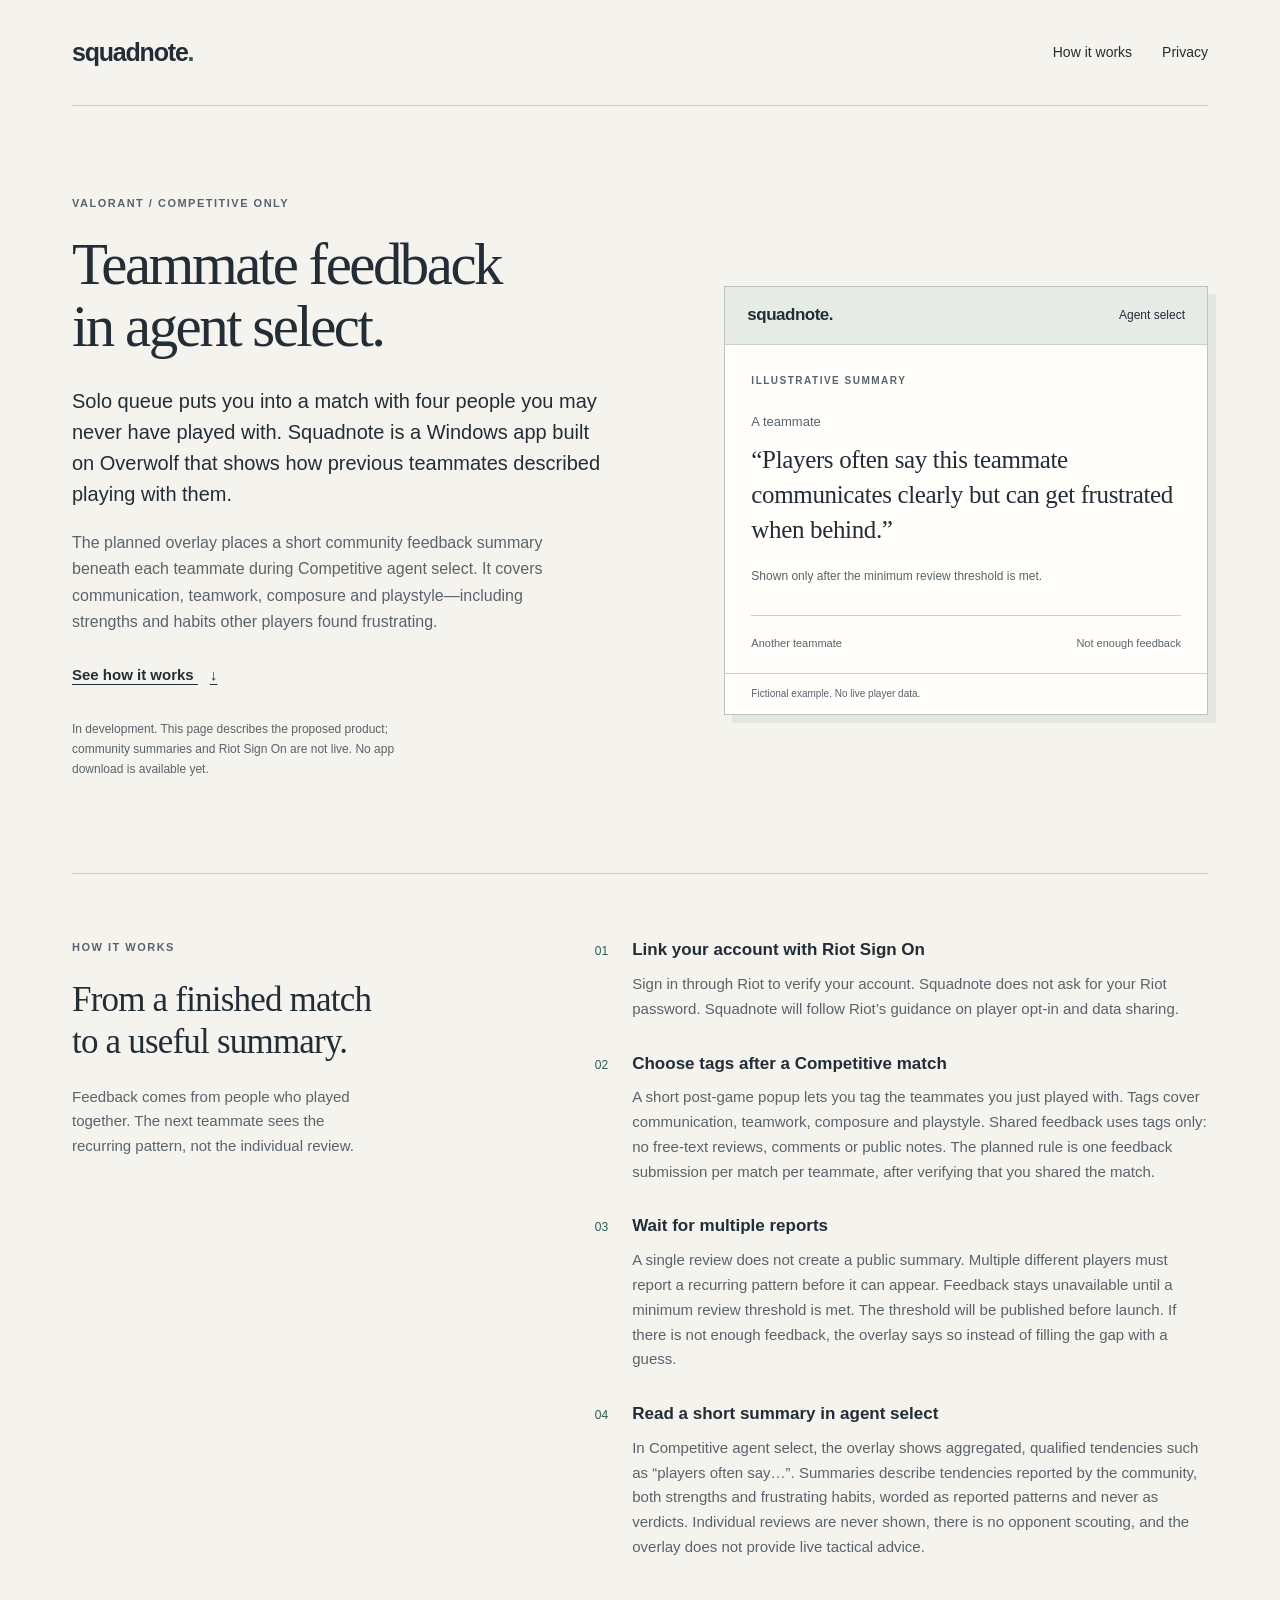
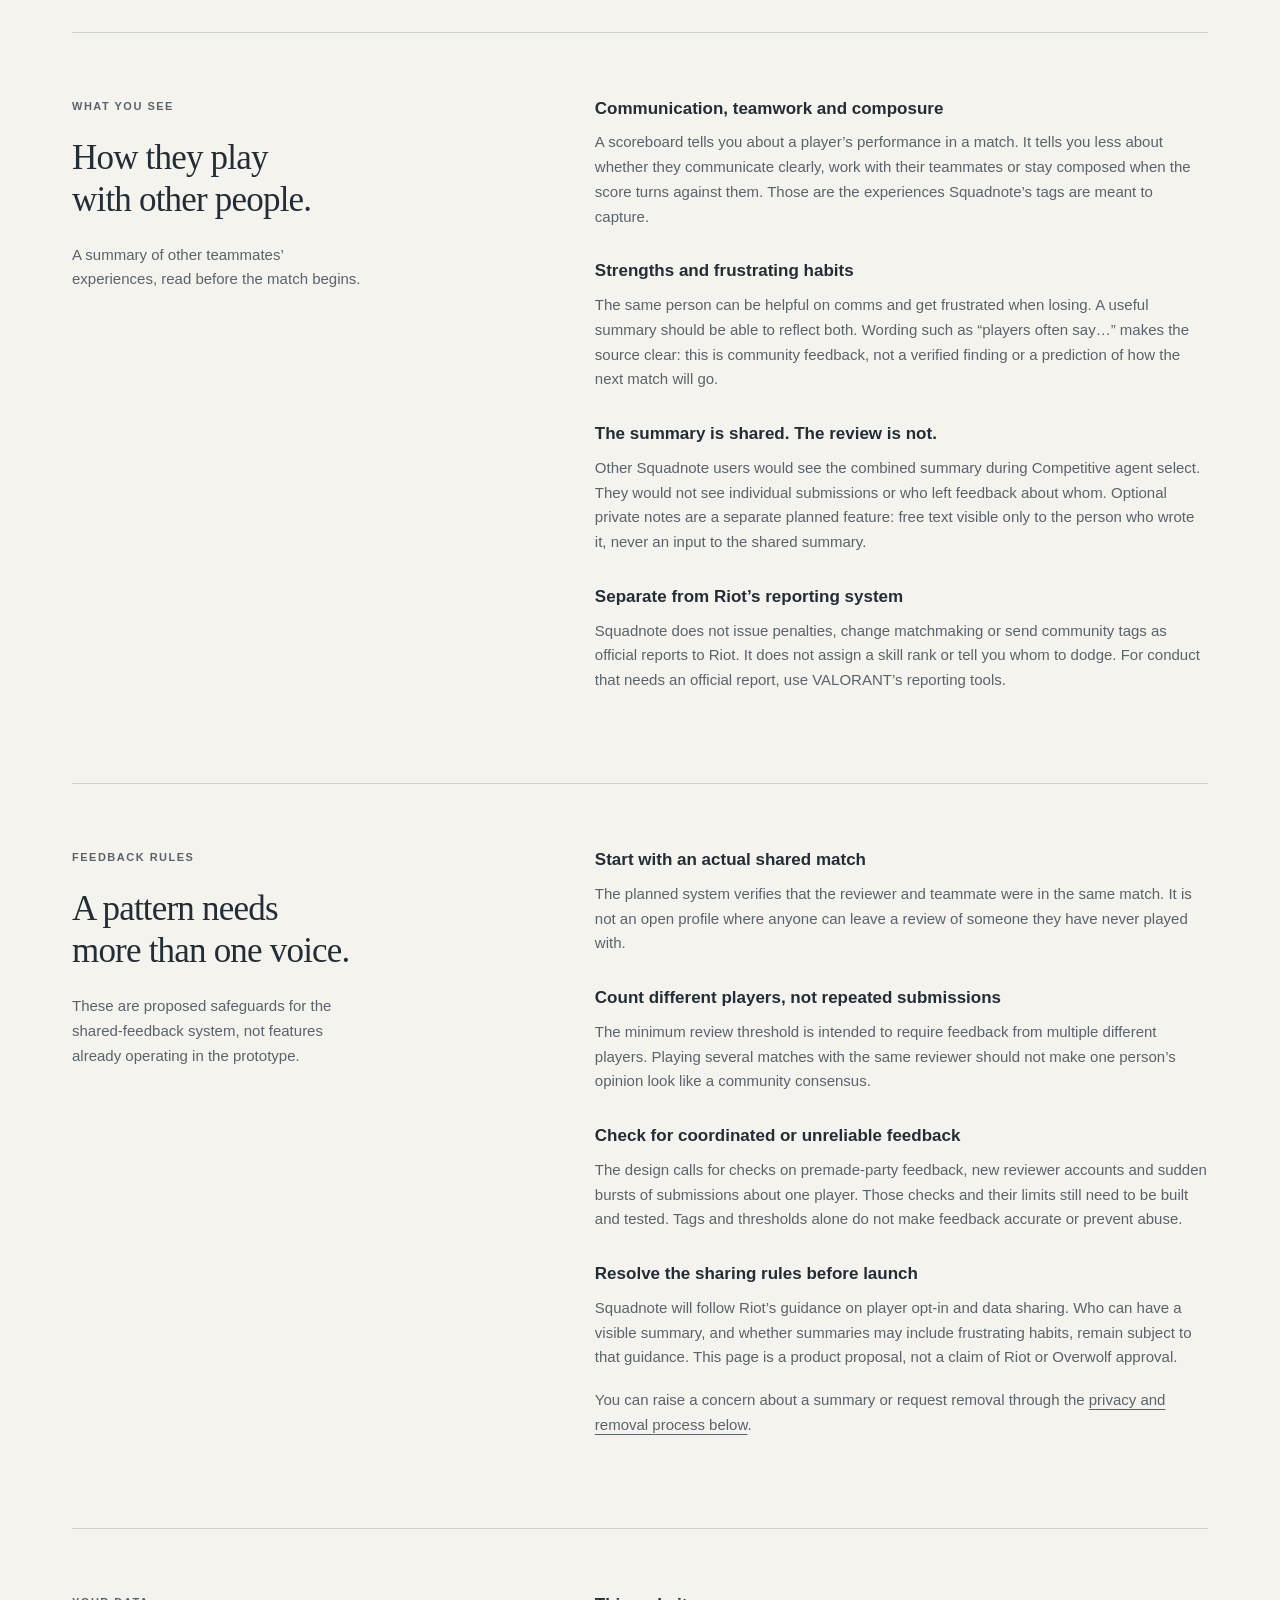
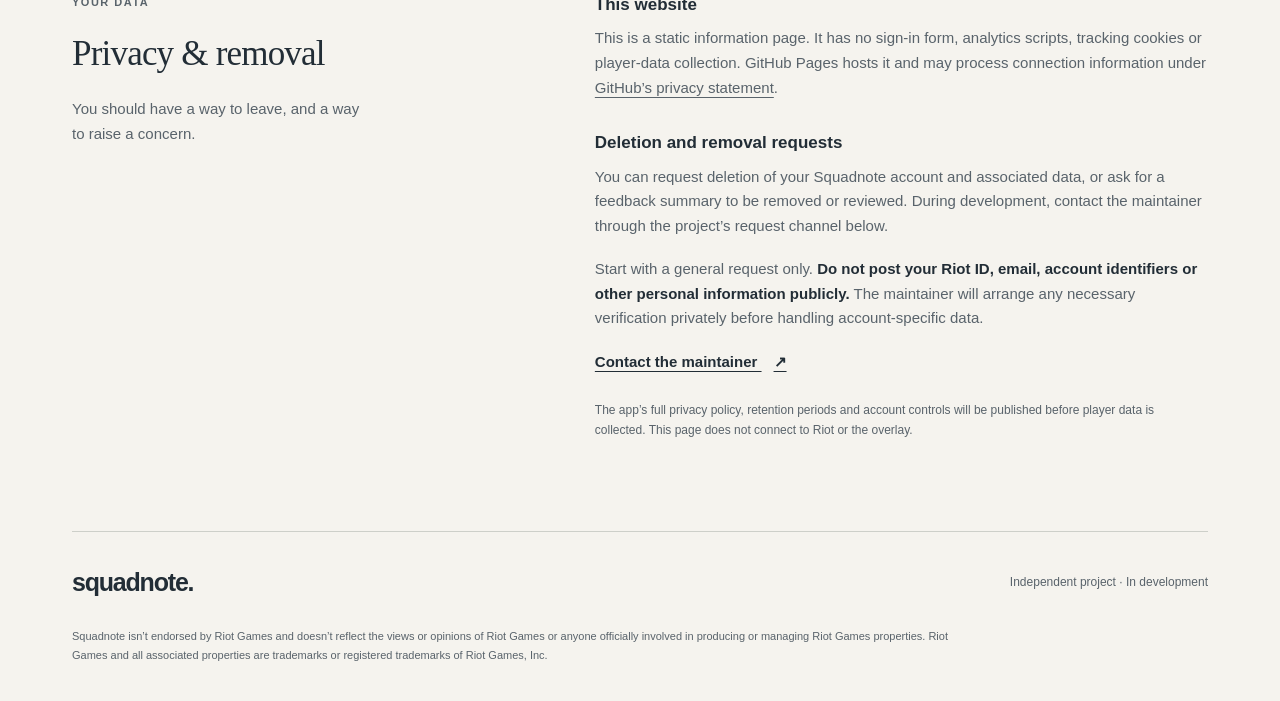
==== index.html @ 51125c92 "Explain Squadnote feedback model and planned safeguards in depth" ====
<!doctype html>
<html lang="en">
<head>
  <meta charset="utf-8">
  <meta name="viewport" content="width=device-width, initial-scale=1">
  <meta name="description" content="Squadnote is a VALORANT overlay in development. Community feedback summaries for teammates during Competitive agent select, built from post-game tags.">
  <meta name="theme-color" content="#f5f3ee">
  <title>Squadnote — Teammate feedback in agent select</title>
  <link rel="stylesheet" href="style.css">
</head>
<body>
  <a class="skip" href="#main">Skip to content</a>
  <div class="page">
    <header>
      <a class="wordmark" href="#" aria-label="Squadnote home">squadnote<span aria-hidden="true">.</span></a>
      <nav aria-label="Main navigation"><a href="#how-it-works">How it works</a><a href="#privacy">Privacy</a></nav>
    </header>
    <main id="main">
      <section class="intro" aria-labelledby="title">
        <div class="intro-copy">
          <p class="eyebrow">VALORANT / COMPETITIVE ONLY</p>
          <h1 id="title">Teammate feedback<br>in agent select.</h1>
          <p class="lead">Solo queue puts you into a match with four people you may never have played with. Squadnote is a Windows app built on Overwolf that shows how previous teammates described playing with them.</p>
          <p class="description">The planned overlay places a short community feedback summary beneath each teammate during Competitive agent select. It covers communication, teamwork, composure and playstyle—including strengths and habits other players found frustrating.</p>
          <a class="text-link" href="#how-it-works">See how it works <span aria-hidden="true">↓</span></a>
          <p class="availability">In development. This page describes the proposed product; community summaries and Riot Sign On are not live. No app download is available yet.</p>
        </div>
        <aside class="example" aria-labelledby="example-title">
          <div class="example-top"><span>squadnote.</span><span>Agent select</span></div>
          <div class="example-content">
            <p class="eyebrow" id="example-title">ILLUSTRATIVE SUMMARY</p>
            <p class="example-name">A teammate</p>
            <p class="example-quote">“Players often say this teammate communicates clearly but can get frustrated when behind.”</p>
            <p class="example-note">Shown only after the minimum review threshold is met.</p>
            <div class="example-empty"><span>Another teammate</span><span>Not enough feedback</span></div>
          </div>
          <p class="example-caption">Fictional example. No live player data.</p>
        </aside>
      </section>
      <section class="how section" id="how-it-works" aria-labelledby="how-title">
        <div class="section-heading"><p class="eyebrow">HOW IT WORKS</p><h2 id="how-title">From a finished match<br>to a useful summary.</h2><p>Feedback comes from people who played together. The next teammate sees the recurring pattern, not the individual review.</p></div>
        <ol class="steps">
          <li><span class="step-number" aria-hidden="true">01</span><div><h3>Link your account with Riot Sign On</h3><p>Sign in through Riot to verify your account. Squadnote does not ask for your Riot password. Squadnote will follow Riot’s guidance on player opt-in and data sharing.</p></div></li>
          <li><span class="step-number" aria-hidden="true">02</span><div><h3>Choose tags after a Competitive match</h3><p>A short post-game popup lets you tag the teammates you just played with. Tags cover communication, teamwork, composure and playstyle. Shared feedback uses tags only: no free-text reviews, comments or public notes. The planned rule is one feedback submission per match per teammate, after verifying that you shared the match.</p></div></li>
          <li><span class="step-number" aria-hidden="true">03</span><div><h3>Wait for multiple reports</h3><p>A single review does not create a public summary. Multiple different players must report a recurring pattern before it can appear. Feedback stays unavailable until a minimum review threshold is met. The threshold will be published before launch. If there is not enough feedback, the overlay says so instead of filling the gap with a guess.</p></div></li>
          <li><span class="step-number" aria-hidden="true">04</span><div><h3>Read a short summary in agent select</h3><p>In Competitive agent select, the overlay shows aggregated, qualified tendencies such as “players often say…”. Summaries describe tendencies reported by the community, both strengths and frustrating habits, worded as reported patterns and never as verdicts. Individual reviews are never shown, there is no opponent scouting, and the overlay does not provide live tactical advice.</p></div></li>
        </ol>
      </section>
      <section class="section" id="summaries" aria-labelledby="summaries-title">
        <div class="section-heading"><p class="eyebrow">WHAT YOU SEE</p><h2 id="summaries-title">How they play<br>with other people.</h2><p>A summary of other teammates’ experiences, read before the match begins.</p></div>
        <div class="privacy-copy">
          <h3>Communication, teamwork and composure</h3>
          <p>A scoreboard tells you about a player’s performance in a match. It tells you less about whether they communicate clearly, work with their teammates or stay composed when the score turns against them. Those are the experiences Squadnote’s tags are meant to capture.</p>
          <h3>Strengths and frustrating habits</h3>
          <p>The same person can be helpful on comms and get frustrated when losing. A useful summary should be able to reflect both. Wording such as “players often say…” makes the source clear: this is community feedback, not a verified finding or a prediction of how the next match will go.</p>
          <h3>The summary is shared. The review is not.</h3>
          <p>Other Squadnote users would see the combined summary during Competitive agent select. They would not see individual submissions or who left feedback about whom. Optional private notes are a separate planned feature: free text visible only to the person who wrote it, never an input to the shared summary.</p>
          <h3>Separate from Riot’s reporting system</h3>
          <p>Squadnote does not issue penalties, change matchmaking or send community tags as official reports to Riot. It does not assign a skill rank or tell you whom to dodge. For conduct that needs an official report, use VALORANT’s reporting tools.</p>
        </div>
      </section>
      <section class="section" id="feedback-rules" aria-labelledby="feedback-title">
        <div class="section-heading"><p class="eyebrow">FEEDBACK RULES</p><h2 id="feedback-title">A pattern needs<br>more than one voice.</h2><p>These are proposed safeguards for the shared-feedback system, not features already operating in the prototype.</p></div>
        <div class="privacy-copy">
          <h3>Start with an actual shared match</h3>
          <p>The planned system verifies that the reviewer and teammate were in the same match. It is not an open profile where anyone can leave a review of someone they have never played with.</p>
          <h3>Count different players, not repeated submissions</h3>
          <p>The minimum review threshold is intended to require feedback from multiple different players. Playing several matches with the same reviewer should not make one person’s opinion look like a community consensus.</p>
          <h3>Check for coordinated or unreliable feedback</h3>
          <p>The design calls for checks on premade-party feedback, new reviewer accounts and sudden bursts of submissions about one player. Those checks and their limits still need to be built and tested. Tags and thresholds alone do not make feedback accurate or prevent abuse.</p>
          <h3>Resolve the sharing rules before launch</h3>
          <p>Squadnote will follow Riot’s guidance on player opt-in and data sharing. Who can have a visible summary, and whether summaries may include frustrating habits, remain subject to that guidance. This page is a product proposal, not a claim of Riot or Overwolf approval.</p>
          <p>You can raise a concern about a summary or request removal through the <a href="#privacy">privacy and removal process below</a>.</p>
        </div>
      </section>
      <section class="privacy section" id="privacy" aria-labelledby="privacy-title">
        <div class="section-heading"><p class="eyebrow">YOUR DATA</p><h2 id="privacy-title">Privacy &amp; removal</h2><p>You should have a way to leave, and a way to raise a concern.</p></div>
        <div class="privacy-copy">
          <h3>This website</h3><p>This is a static information page. It has no sign-in form, analytics scripts, tracking cookies or player-data collection. GitHub Pages hosts it and may process connection information under <a href="https://docs.github.com/en/site-policy/privacy-policies/github-general-privacy-statement">GitHub’s privacy statement</a>.</p>
          <h3>Deletion and removal requests</h3><p>You can request deletion of your Squadnote account and associated data, or ask for a feedback summary to be removed or reviewed. During development, contact the maintainer through the project’s request channel below.</p>
          <p>Start with a general request only. <strong>Do not post your Riot ID, email, account identifiers or other personal information publicly.</strong> The maintainer will arrange any necessary verification privately before handling account-specific data.</p>
          <a class="text-link" href="https://github.com/mahadmoha987-byte/squadnote/issues/new?title=Privacy%20or%20removal%20request&amp;body=I%20would%20like%20to%20arrange%20a%20private%20conversation%20about%20a%20privacy%20or%20removal%20request.%20No%20personal%20information%20is%20included%20here.">Contact the maintainer <span aria-hidden="true">↗</span></a>
          <p class="policy-note">The app’s full privacy policy, retention periods and account controls will be published before player data is collected. This page does not connect to Riot or the overlay.</p>
        </div>
      </section>
    </main>
    <footer><div class="footer-line"><span class="wordmark">squadnote.</span><span>Independent project · In development</span></div><p>Squadnote isn’t endorsed by Riot Games and doesn’t reflect the views or opinions of Riot Games or anyone officially involved in producing or managing Riot Games properties. Riot Games and all associated properties are trademarks or registered trademarks of Riot Games, Inc.</p></footer>
  </div>
</body>
</html>
---- style.css ----
:root{color-scheme:light;--paper:#f5f3ee;--ink:#222d36;--muted:#59636b;--line:#cdcfc9;--accent:#245d54}
*{box-sizing:border-box}html{scroll-behavior:smooth;scroll-padding-top:24px}body{margin:0;background:var(--paper);color:var(--ink);font-family:Arial,Helvetica,sans-serif;font-size:16px;line-height:1.65}a{color:inherit;text-underline-offset:4px}a:hover{color:var(--accent)}a:focus-visible{outline:3px solid var(--accent);outline-offset:5px}.page{max-width:1248px;margin:auto;padding:0 56px}.skip{position:fixed;top:-100px;left:16px;padding:10px;background:white;z-index:2}.skip:focus{top:16px}header{display:flex;justify-content:space-between;align-items:center;padding:32px 0;border-bottom:1px solid var(--line)}.wordmark{font-size:25px;letter-spacing:-1.2px;font-weight:700;text-decoration:none}.wordmark span{color:var(--accent)}nav{display:flex;gap:30px;font-size:14px}nav a{text-decoration:none}.intro{display:grid;grid-template-columns:1.2fr 1fr;gap:72px;padding:88px 0 82px;align-items:center}.eyebrow{font-size:11px;letter-spacing:1.5px;font-weight:700;margin:0 0 22px;color:var(--muted)}h1{font-family:Georgia,'Times New Roman',serif;font-weight:400;letter-spacing:-2.5px;line-height:1.05;font-size:clamp(42px,4.6vw,66px);margin:0 0 28px}.lead{font-size:20px;line-height:1.55;max-width:540px;margin-bottom:20px}.description{color:var(--muted);max-width:495px;margin-bottom:26px}.text-link{display:inline-block;font-size:15px;font-weight:700}.text-link span{margin-left:12px}.availability{font-size:12px;color:var(--muted);margin-top:32px;max-width:350px}.example{background:#fffefb;border:1px solid #bbc4bf;box-shadow:8px 8px 0 #e4e8e1;transform:translateY(8px)}.example-top{display:flex;justify-content:space-between;align-items:center;background:#e6ebe5;padding:14px 22px;font-size:12px;border-bottom:1px solid #cbd2ca}.example-top span:first-child{font-weight:700;font-size:17px;letter-spacing:-.5px}.example-content{padding:28px 26px 8px}.example-content .eyebrow{font-size:10px;margin-bottom:22px}.example-name{font-size:13px;color:var(--muted);margin:0 0 10px}.example-quote{font-family:Georgia,'Times New Roman',serif;font-size:25px;line-height:1.4;letter-spacing:-.35px;margin:0 0 20px}.example-note{font-size:12px;line-height:1.5;color:var(--muted);margin:0 0 30px}.example-empty{border-top:1px solid var(--line);padding:18px 0 12px;display:flex;justify-content:space-between;gap:16px;font-size:11px;color:var(--muted)}.example-caption{padding:12px 26px;border-top:1px solid var(--line);font-size:10px;color:var(--muted);margin:0}.section{display:grid;grid-template-columns:1fr 1.45fr;gap:100px;border-top:1px solid var(--line);padding:64px 0 72px}h2{font-family:Georgia,'Times New Roman',serif;font-size:35px;line-height:1.2;letter-spacing:-.8px;font-weight:400;margin:0 0 22px}.section-heading>p:last-child{color:var(--muted);font-size:15px;max-width:290px}.steps{list-style:none;padding:0;margin:0}.steps li{display:flex;gap:24px;margin-bottom:30px}.steps li:last-child{margin-bottom:0}.step-number{font-size:12px;color:var(--accent);padding-top:4px;font-variant-numeric:tabular-nums}h3{font-size:17px;line-height:1.4;margin:0 0 10px;font-weight:600}.steps p,.privacy-copy p{margin:0;color:var(--muted);font-size:15px}.privacy-copy h3:not(:first-child){margin-top:30px}.privacy-copy p{margin-bottom:18px}.privacy-copy strong{font-weight:600;color:var(--ink)}.privacy-copy .policy-note{font-size:12px;margin-top:26px}footer{border-top:1px solid var(--line);padding:30px 0 36px}.footer-line{display:flex;justify-content:space-between;align-items:center;margin-bottom:24px}.footer-line>span:last-child{font-size:12px;color:var(--muted)}footer>p{font-size:11px;line-height:1.7;color:var(--muted);max-width:900px;margin:0}
@media(max-width:900px){.page{padding:0 32px}.intro{gap:35px;padding:60px 0}.section{gap:45px;grid-template-columns:1fr 1.5fr}.example-quote{font-size:22px}h1{font-size:49px}.lead{font-size:18px}}
@media(max-width:650px){.page{padding:0 22px}header{padding:22px 0}.wordmark{font-size:23px}nav{gap:18px;font-size:12px}.intro{grid-template-columns:1fr;gap:36px;padding:48px 0 55px}h1{font-size:47px;letter-spacing:-1.8px}.eyebrow{font-size:10px}.availability{max-width:none;margin-top:24px}.example{transform:none;margin-right:8px}.section{grid-template-columns:1fr;gap:28px;padding:42px 0}.section-heading>p:last-child{max-width:100%}h2{font-size:32px}.section-heading .eyebrow{margin-bottom:15px}.steps li{gap:18px}.footer-line{align-items:flex-start;gap:20px}.footer-line>span:last-child{max-width:150px;text-align:right}footer{padding-bottom:28px}}
@media(prefers-reduced-motion:reduce){html{scroll-behavior:auto}}
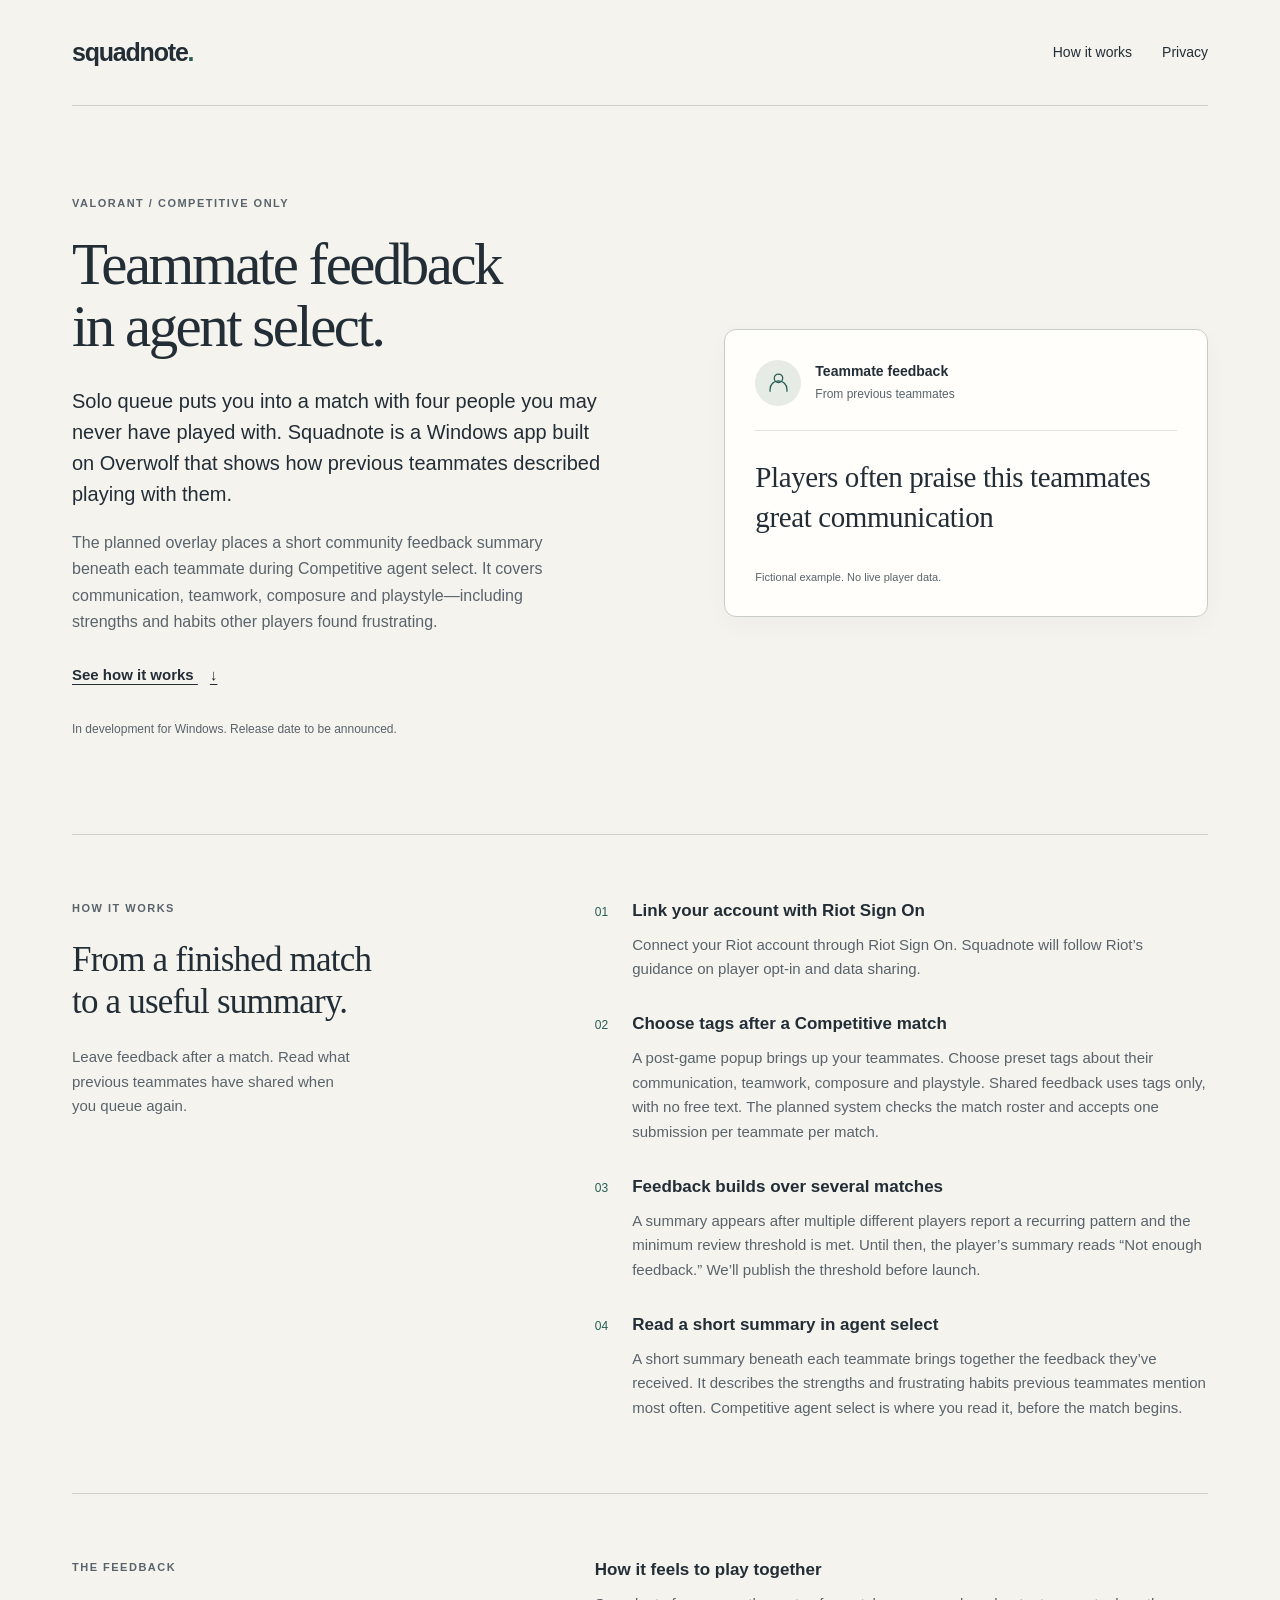
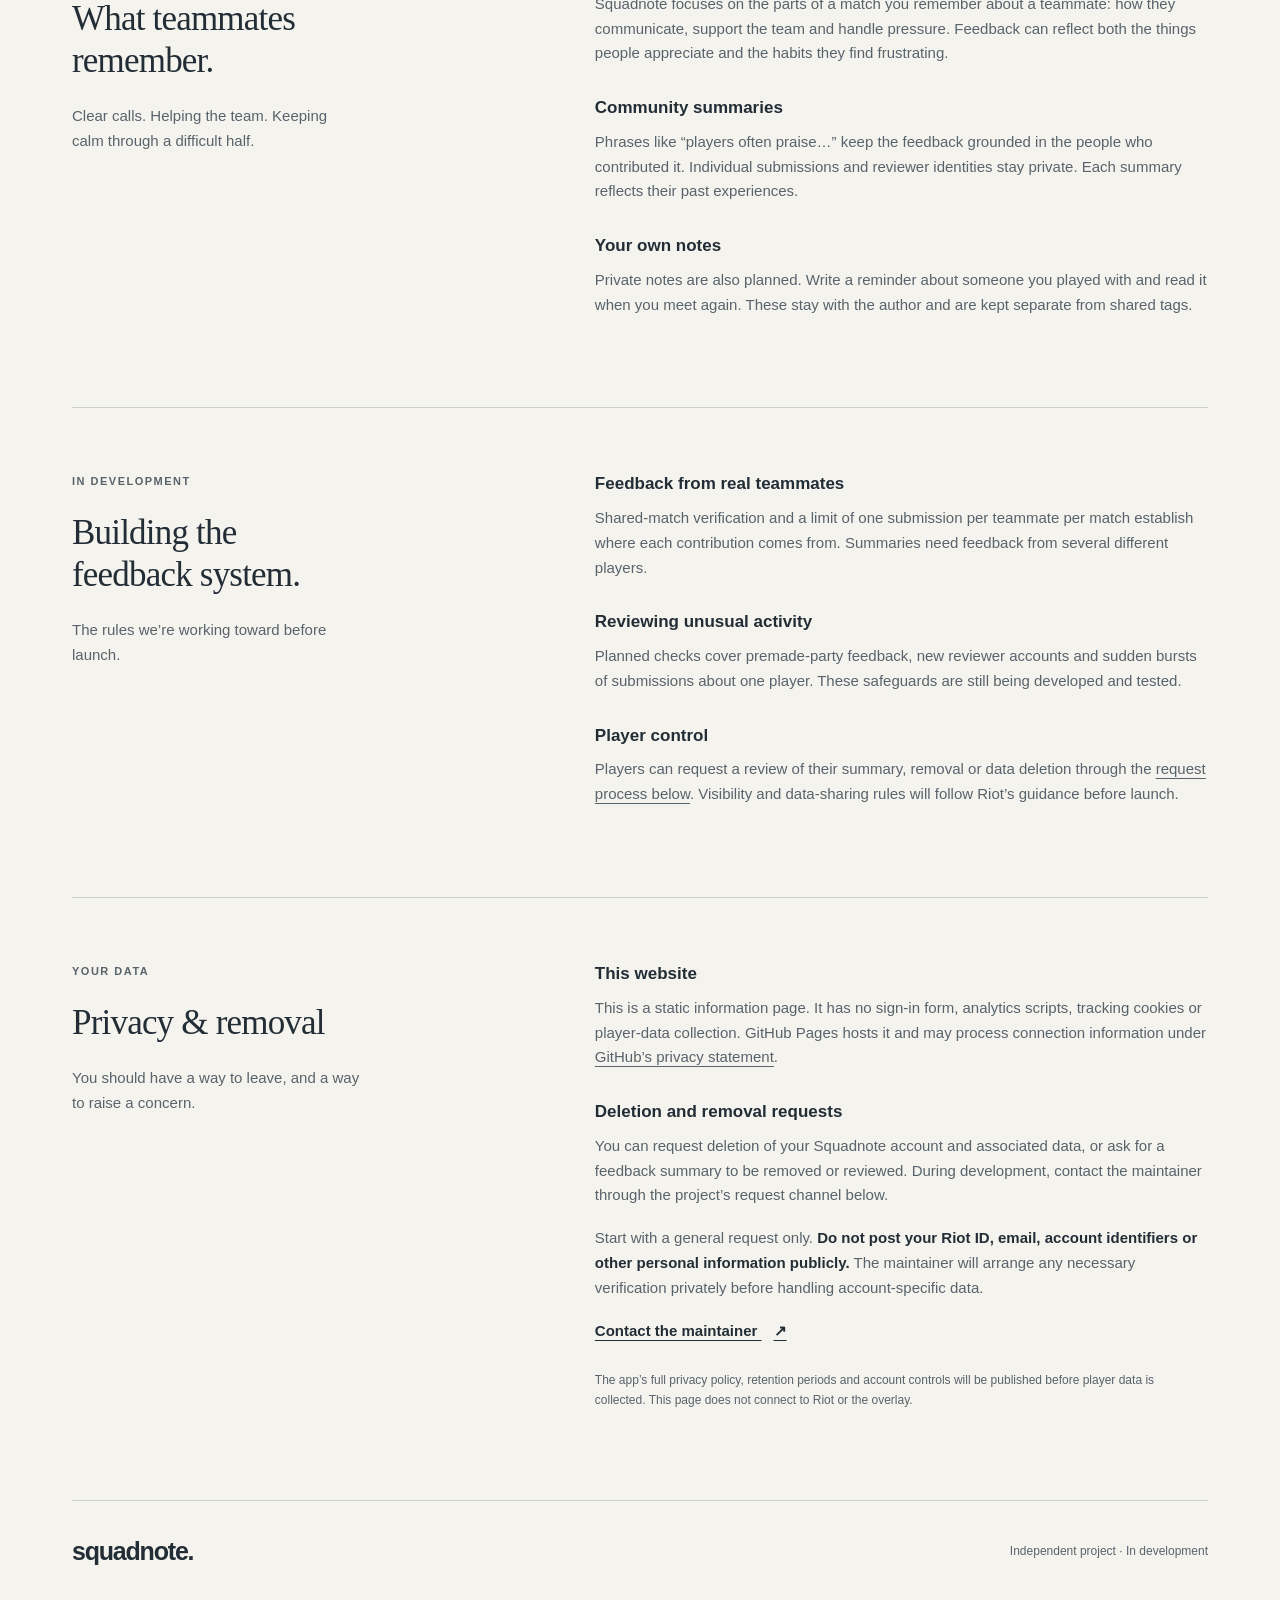
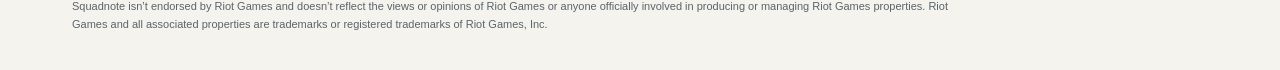
==== commit f7f1acc3: "Simplify landing page copy and redesign teammate feedback example" ====
--- a/index.html
+++ b/index.html
@@ -23,54 +23,43 @@
           <p class="lead">Solo queue puts you into a match with four people you may never have played with. Squadnote is a Windows app built on Overwolf that shows how previous teammates described playing with them.</p>
           <p class="description">The planned overlay places a short community feedback summary beneath each teammate during Competitive agent select. It covers communication, teamwork, composure and playstyle—including strengths and habits other players found frustrating.</p>
           <a class="text-link" href="#how-it-works">See how it works <span aria-hidden="true">↓</span></a>
-          <p class="availability">In development. This page describes the proposed product; community summaries and Riot Sign On are not live. No app download is available yet.</p>
+          <p class="availability">In development for Windows. Release date to be announced.</p>
         </div>
         <aside class="example" aria-labelledby="example-title">
-          <div class="example-top"><span>squadnote.</span><span>Agent select</span></div>
-          <div class="example-content">
-            <p class="eyebrow" id="example-title">ILLUSTRATIVE SUMMARY</p>
-            <p class="example-name">A teammate</p>
-            <p class="example-quote">“Players often say this teammate communicates clearly but can get frustrated when behind.”</p>
-            <p class="example-note">Shown only after the minimum review threshold is met.</p>
-            <div class="example-empty"><span>Another teammate</span><span>Not enough feedback</span></div>
-          </div>
+          <div class="example-heading"><span class="player-mark" aria-hidden="true"><svg viewBox="0 0 32 32" fill="none"><circle cx="16" cy="11" r="5"/><path d="M6 27v-3a10 10 0 0 1 20 0v3"/></svg></span><div><p class="example-name" id="example-title">Teammate feedback</p><p class="example-label">From previous teammates</p></div></div>
+          <p class="example-quote">Players often praise this teammates great communication</p>
           <p class="example-caption">Fictional example. No live player data.</p>
         </aside>
       </section>
       <section class="how section" id="how-it-works" aria-labelledby="how-title">
-        <div class="section-heading"><p class="eyebrow">HOW IT WORKS</p><h2 id="how-title">From a finished match<br>to a useful summary.</h2><p>Feedback comes from people who played together. The next teammate sees the recurring pattern, not the individual review.</p></div>
+        <div class="section-heading"><p class="eyebrow">HOW IT WORKS</p><h2 id="how-title">From a finished match<br>to a useful summary.</h2><p>Leave feedback after a match. Read what previous teammates have shared when you queue again.</p></div>
         <ol class="steps">
-          <li><span class="step-number" aria-hidden="true">01</span><div><h3>Link your account with Riot Sign On</h3><p>Sign in through Riot to verify your account. Squadnote does not ask for your Riot password. Squadnote will follow Riot’s guidance on player opt-in and data sharing.</p></div></li>
-          <li><span class="step-number" aria-hidden="true">02</span><div><h3>Choose tags after a Competitive match</h3><p>A short post-game popup lets you tag the teammates you just played with. Tags cover communication, teamwork, composure and playstyle. Shared feedback uses tags only: no free-text reviews, comments or public notes. The planned rule is one feedback submission per match per teammate, after verifying that you shared the match.</p></div></li>
-          <li><span class="step-number" aria-hidden="true">03</span><div><h3>Wait for multiple reports</h3><p>A single review does not create a public summary. Multiple different players must report a recurring pattern before it can appear. Feedback stays unavailable until a minimum review threshold is met. The threshold will be published before launch. If there is not enough feedback, the overlay says so instead of filling the gap with a guess.</p></div></li>
-          <li><span class="step-number" aria-hidden="true">04</span><div><h3>Read a short summary in agent select</h3><p>In Competitive agent select, the overlay shows aggregated, qualified tendencies such as “players often say…”. Summaries describe tendencies reported by the community, both strengths and frustrating habits, worded as reported patterns and never as verdicts. Individual reviews are never shown, there is no opponent scouting, and the overlay does not provide live tactical advice.</p></div></li>
+          <li><span class="step-number" aria-hidden="true">01</span><div><h3>Link your account with Riot Sign On</h3><p>Connect your Riot account through Riot Sign On. Squadnote will follow Riot’s guidance on player opt-in and data sharing.</p></div></li>
+          <li><span class="step-number" aria-hidden="true">02</span><div><h3>Choose tags after a Competitive match</h3><p>A post-game popup brings up your teammates. Choose preset tags about their communication, teamwork, composure and playstyle. Shared feedback uses tags only, with no free text. The planned system checks the match roster and accepts one submission per teammate per match.</p></div></li>
+          <li><span class="step-number" aria-hidden="true">03</span><div><h3>Feedback builds over several matches</h3><p>A summary appears after multiple different players report a recurring pattern and the minimum review threshold is met. Until then, the player’s summary reads “Not enough feedback.” We’ll publish the threshold before launch.</p></div></li>
+          <li><span class="step-number" aria-hidden="true">04</span><div><h3>Read a short summary in agent select</h3><p>A short summary beneath each teammate brings together the feedback they’ve received. It describes the strengths and frustrating habits previous teammates mention most often. Competitive agent select is where you read it, before the match begins.</p></div></li>
         </ol>
       </section>
       <section class="section" id="summaries" aria-labelledby="summaries-title">
-        <div class="section-heading"><p class="eyebrow">WHAT YOU SEE</p><h2 id="summaries-title">How they play<br>with other people.</h2><p>A summary of other teammates’ experiences, read before the match begins.</p></div>
+        <div class="section-heading"><p class="eyebrow">THE FEEDBACK</p><h2 id="summaries-title">What teammates<br>remember.</h2><p>Clear calls. Helping the team. Keeping calm through a difficult half.</p></div>
         <div class="privacy-copy">
-          <h3>Communication, teamwork and composure</h3>
-          <p>A scoreboard tells you about a player’s performance in a match. It tells you less about whether they communicate clearly, work with their teammates or stay composed when the score turns against them. Those are the experiences Squadnote’s tags are meant to capture.</p>
-          <h3>Strengths and frustrating habits</h3>
-          <p>The same person can be helpful on comms and get frustrated when losing. A useful summary should be able to reflect both. Wording such as “players often say…” makes the source clear: this is community feedback, not a verified finding or a prediction of how the next match will go.</p>
-          <h3>The summary is shared. The review is not.</h3>
-          <p>Other Squadnote users would see the combined summary during Competitive agent select. They would not see individual submissions or who left feedback about whom. Optional private notes are a separate planned feature: free text visible only to the person who wrote it, never an input to the shared summary.</p>
-          <h3>Separate from Riot’s reporting system</h3>
-          <p>Squadnote does not issue penalties, change matchmaking or send community tags as official reports to Riot. It does not assign a skill rank or tell you whom to dodge. For conduct that needs an official report, use VALORANT’s reporting tools.</p>
+          <h3>How it feels to play together</h3>
+          <p>Squadnote focuses on the parts of a match you remember about a teammate: how they communicate, support the team and handle pressure. Feedback can reflect both the things people appreciate and the habits they find frustrating.</p>
+          <h3>Community summaries</h3>
+          <p>Phrases like “players often praise…” keep the feedback grounded in the people who contributed it. Individual submissions and reviewer identities stay private. Each summary reflects their past experiences.</p>
+          <h3>Your own notes</h3>
+          <p>Private notes are also planned. Write a reminder about someone you played with and read it when you meet again. These stay with the author and are kept separate from shared tags.</p>
         </div>
       </section>
       <section class="section" id="feedback-rules" aria-labelledby="feedback-title">
-        <div class="section-heading"><p class="eyebrow">FEEDBACK RULES</p><h2 id="feedback-title">A pattern needs<br>more than one voice.</h2><p>These are proposed safeguards for the shared-feedback system, not features already operating in the prototype.</p></div>
+        <div class="section-heading"><p class="eyebrow">IN DEVELOPMENT</p><h2 id="feedback-title">Building the<br>feedback system.</h2><p>The rules we’re working toward before launch.</p></div>
         <div class="privacy-copy">
-          <h3>Start with an actual shared match</h3>
-          <p>The planned system verifies that the reviewer and teammate were in the same match. It is not an open profile where anyone can leave a review of someone they have never played with.</p>
-          <h3>Count different players, not repeated submissions</h3>
-          <p>The minimum review threshold is intended to require feedback from multiple different players. Playing several matches with the same reviewer should not make one person’s opinion look like a community consensus.</p>
-          <h3>Check for coordinated or unreliable feedback</h3>
-          <p>The design calls for checks on premade-party feedback, new reviewer accounts and sudden bursts of submissions about one player. Those checks and their limits still need to be built and tested. Tags and thresholds alone do not make feedback accurate or prevent abuse.</p>
-          <h3>Resolve the sharing rules before launch</h3>
-          <p>Squadnote will follow Riot’s guidance on player opt-in and data sharing. Who can have a visible summary, and whether summaries may include frustrating habits, remain subject to that guidance. This page is a product proposal, not a claim of Riot or Overwolf approval.</p>
-          <p>You can raise a concern about a summary or request removal through the <a href="#privacy">privacy and removal process below</a>.</p>
+          <h3>Feedback from real teammates</h3>
+          <p>Shared-match verification and a limit of one submission per teammate per match establish where each contribution comes from. Summaries need feedback from several different players.</p>
+          <h3>Reviewing unusual activity</h3>
+          <p>Planned checks cover premade-party feedback, new reviewer accounts and sudden bursts of submissions about one player. These safeguards are still being developed and tested.</p>
+          <h3>Player control</h3>
+          <p>Players can request a review of their summary, removal or data deletion through the <a href="#privacy">request process below</a>. Visibility and data-sharing rules will follow Riot’s guidance before launch.</p>
         </div>
       </section>
       <section class="privacy section" id="privacy" aria-labelledby="privacy-title">
--- a/style.css
+++ b/style.css
@@ -1,5 +1,5 @@
 :root{color-scheme:light;--paper:#f5f3ee;--ink:#222d36;--muted:#59636b;--line:#cdcfc9;--accent:#245d54}
-*{box-sizing:border-box}html{scroll-behavior:smooth;scroll-padding-top:24px}body{margin:0;background:var(--paper);color:var(--ink);font-family:Arial,Helvetica,sans-serif;font-size:16px;line-height:1.65}a{color:inherit;text-underline-offset:4px}a:hover{color:var(--accent)}a:focus-visible{outline:3px solid var(--accent);outline-offset:5px}.page{max-width:1248px;margin:auto;padding:0 56px}.skip{position:fixed;top:-100px;left:16px;padding:10px;background:white;z-index:2}.skip:focus{top:16px}header{display:flex;justify-content:space-between;align-items:center;padding:32px 0;border-bottom:1px solid var(--line)}.wordmark{font-size:25px;letter-spacing:-1.2px;font-weight:700;text-decoration:none}.wordmark span{color:var(--accent)}nav{display:flex;gap:30px;font-size:14px}nav a{text-decoration:none}.intro{display:grid;grid-template-columns:1.2fr 1fr;gap:72px;padding:88px 0 82px;align-items:center}.eyebrow{font-size:11px;letter-spacing:1.5px;font-weight:700;margin:0 0 22px;color:var(--muted)}h1{font-family:Georgia,'Times New Roman',serif;font-weight:400;letter-spacing:-2.5px;line-height:1.05;font-size:clamp(42px,4.6vw,66px);margin:0 0 28px}.lead{font-size:20px;line-height:1.55;max-width:540px;margin-bottom:20px}.description{color:var(--muted);max-width:495px;margin-bottom:26px}.text-link{display:inline-block;font-size:15px;font-weight:700}.text-link span{margin-left:12px}.availability{font-size:12px;color:var(--muted);margin-top:32px;max-width:350px}.example{background:#fffefb;border:1px solid #bbc4bf;box-shadow:8px 8px 0 #e4e8e1;transform:translateY(8px)}.example-top{display:flex;justify-content:space-between;align-items:center;background:#e6ebe5;padding:14px 22px;font-size:12px;border-bottom:1px solid #cbd2ca}.example-top span:first-child{font-weight:700;font-size:17px;letter-spacing:-.5px}.example-content{padding:28px 26px 8px}.example-content .eyebrow{font-size:10px;margin-bottom:22px}.example-name{font-size:13px;color:var(--muted);margin:0 0 10px}.example-quote{font-family:Georgia,'Times New Roman',serif;font-size:25px;line-height:1.4;letter-spacing:-.35px;margin:0 0 20px}.example-note{font-size:12px;line-height:1.5;color:var(--muted);margin:0 0 30px}.example-empty{border-top:1px solid var(--line);padding:18px 0 12px;display:flex;justify-content:space-between;gap:16px;font-size:11px;color:var(--muted)}.example-caption{padding:12px 26px;border-top:1px solid var(--line);font-size:10px;color:var(--muted);margin:0}.section{display:grid;grid-template-columns:1fr 1.45fr;gap:100px;border-top:1px solid var(--line);padding:64px 0 72px}h2{font-family:Georgia,'Times New Roman',serif;font-size:35px;line-height:1.2;letter-spacing:-.8px;font-weight:400;margin:0 0 22px}.section-heading>p:last-child{color:var(--muted);font-size:15px;max-width:290px}.steps{list-style:none;padding:0;margin:0}.steps li{display:flex;gap:24px;margin-bottom:30px}.steps li:last-child{margin-bottom:0}.step-number{font-size:12px;color:var(--accent);padding-top:4px;font-variant-numeric:tabular-nums}h3{font-size:17px;line-height:1.4;margin:0 0 10px;font-weight:600}.steps p,.privacy-copy p{margin:0;color:var(--muted);font-size:15px}.privacy-copy h3:not(:first-child){margin-top:30px}.privacy-copy p{margin-bottom:18px}.privacy-copy strong{font-weight:600;color:var(--ink)}.privacy-copy .policy-note{font-size:12px;margin-top:26px}footer{border-top:1px solid var(--line);padding:30px 0 36px}.footer-line{display:flex;justify-content:space-between;align-items:center;margin-bottom:24px}.footer-line>span:last-child{font-size:12px;color:var(--muted)}footer>p{font-size:11px;line-height:1.7;color:var(--muted);max-width:900px;margin:0}
+*{box-sizing:border-box}html{scroll-behavior:smooth;scroll-padding-top:24px}body{margin:0;background:var(--paper);color:var(--ink);font-family:Arial,Helvetica,sans-serif;font-size:16px;line-height:1.65}a{color:inherit;text-underline-offset:4px}a:hover{color:var(--accent)}a:focus-visible{outline:3px solid var(--accent);outline-offset:5px}.page{max-width:1248px;margin:auto;padding:0 56px}.skip{position:fixed;top:-100px;left:16px;padding:10px;background:white;z-index:2}.skip:focus{top:16px}header{display:flex;justify-content:space-between;align-items:center;padding:32px 0;border-bottom:1px solid var(--line)}.wordmark{font-size:25px;letter-spacing:-1.2px;font-weight:700;text-decoration:none}.wordmark span{color:var(--accent)}nav{display:flex;gap:30px;font-size:14px}nav a{text-decoration:none}.intro{display:grid;grid-template-columns:1.2fr 1fr;gap:72px;padding:88px 0 82px;align-items:center}.eyebrow{font-size:11px;letter-spacing:1.5px;font-weight:700;margin:0 0 22px;color:var(--muted)}h1{font-family:Georgia,'Times New Roman',serif;font-weight:400;letter-spacing:-2.5px;line-height:1.05;font-size:clamp(42px,4.6vw,66px);margin:0 0 28px}.lead{font-size:20px;line-height:1.55;max-width:540px;margin-bottom:20px}.description{color:var(--muted);max-width:495px;margin-bottom:26px}.text-link{display:inline-block;font-size:15px;font-weight:700}.text-link span{margin-left:12px}.availability{font-size:12px;color:var(--muted);margin-top:32px;max-width:350px}.example{background:#fffefb;border:1px solid #c8cec7;border-radius:12px;padding:30px;box-shadow:0 8px 24px #222d3608;align-self:center}.example-heading{display:flex;align-items:center;gap:14px;padding-bottom:24px;border-bottom:1px solid #e2e5de}.player-mark{width:46px;height:46px;border-radius:50%;display:grid;place-items:center;background:#e6ebe5;flex-shrink:0}.player-mark svg{width:27px;height:27px;stroke:var(--accent);stroke-width:1.5}.example-name{font-size:14px;font-weight:700;margin:0 0 2px}.example-label{font-size:12px;color:var(--muted);margin:0}.example-quote{font-family:Georgia,'Times New Roman',serif;font-size:29px;line-height:1.4;letter-spacing:-.4px;margin:26px 0 30px}.example-caption{font-size:11px;color:var(--muted);margin:0}.section{display:grid;grid-template-columns:1fr 1.45fr;gap:100px;border-top:1px solid var(--line);padding:64px 0 72px}h2{font-family:Georgia,'Times New Roman',serif;font-size:35px;line-height:1.2;letter-spacing:-.8px;font-weight:400;margin:0 0 22px}.section-heading>p:last-child{color:var(--muted);font-size:15px;max-width:290px}.steps{list-style:none;padding:0;margin:0}.steps li{display:flex;gap:24px;margin-bottom:30px}.steps li:last-child{margin-bottom:0}.step-number{font-size:12px;color:var(--accent);padding-top:4px;font-variant-numeric:tabular-nums}h3{font-size:17px;line-height:1.4;margin:0 0 10px;font-weight:600}.steps p,.privacy-copy p{margin:0;color:var(--muted);font-size:15px}.privacy-copy h3:not(:first-child){margin-top:30px}.privacy-copy p{margin-bottom:18px}.privacy-copy strong{font-weight:600;color:var(--ink)}.privacy-copy .policy-note{font-size:12px;margin-top:26px}footer{border-top:1px solid var(--line);padding:30px 0 36px}.footer-line{display:flex;justify-content:space-between;align-items:center;margin-bottom:24px}.footer-line>span:last-child{font-size:12px;color:var(--muted)}footer>p{font-size:11px;line-height:1.7;color:var(--muted);max-width:900px;margin:0}
 @media(max-width:900px){.page{padding:0 32px}.intro{gap:35px;padding:60px 0}.section{gap:45px;grid-template-columns:1fr 1.5fr}.example-quote{font-size:22px}h1{font-size:49px}.lead{font-size:18px}}
-@media(max-width:650px){.page{padding:0 22px}header{padding:22px 0}.wordmark{font-size:23px}nav{gap:18px;font-size:12px}.intro{grid-template-columns:1fr;gap:36px;padding:48px 0 55px}h1{font-size:47px;letter-spacing:-1.8px}.eyebrow{font-size:10px}.availability{max-width:none;margin-top:24px}.example{transform:none;margin-right:8px}.section{grid-template-columns:1fr;gap:28px;padding:42px 0}.section-heading>p:last-child{max-width:100%}h2{font-size:32px}.section-heading .eyebrow{margin-bottom:15px}.steps li{gap:18px}.footer-line{align-items:flex-start;gap:20px}.footer-line>span:last-child{max-width:150px;text-align:right}footer{padding-bottom:28px}}
+@media(max-width:650px){.page{padding:0 22px}header{padding:22px 0}.wordmark{font-size:23px}nav{gap:18px;font-size:12px}.intro{grid-template-columns:1fr;gap:36px;padding:48px 0 55px}h1{font-size:47px;letter-spacing:-1.8px}.eyebrow{font-size:10px}.availability{max-width:none;margin-top:24px}.example{padding:24px}.section{grid-template-columns:1fr;gap:28px;padding:42px 0}.section-heading>p:last-child{max-width:100%}h2{font-size:32px}.section-heading .eyebrow{margin-bottom:15px}.steps li{gap:18px}.footer-line{align-items:flex-start;gap:20px}.footer-line>span:last-child{max-width:150px;text-align:right}footer{padding-bottom:28px}}
 @media(prefers-reduced-motion:reduce){html{scroll-behavior:auto}}
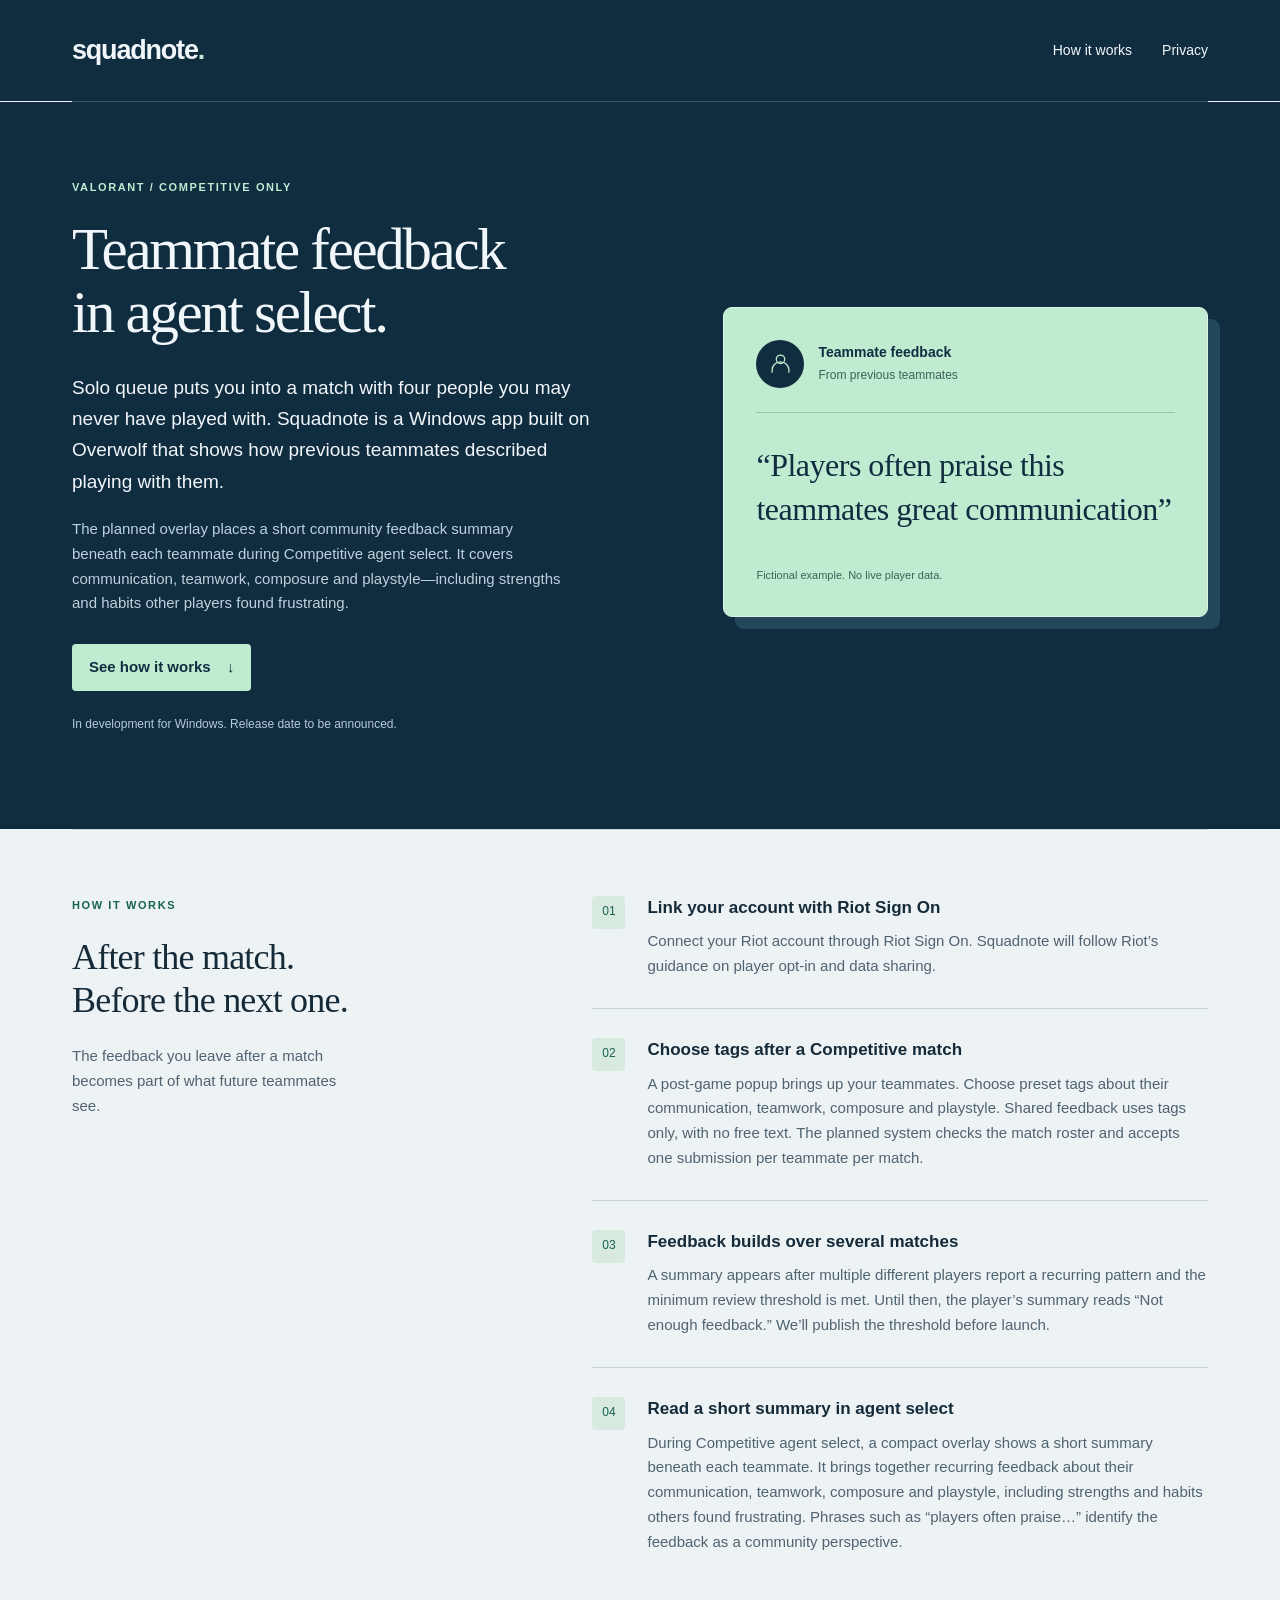
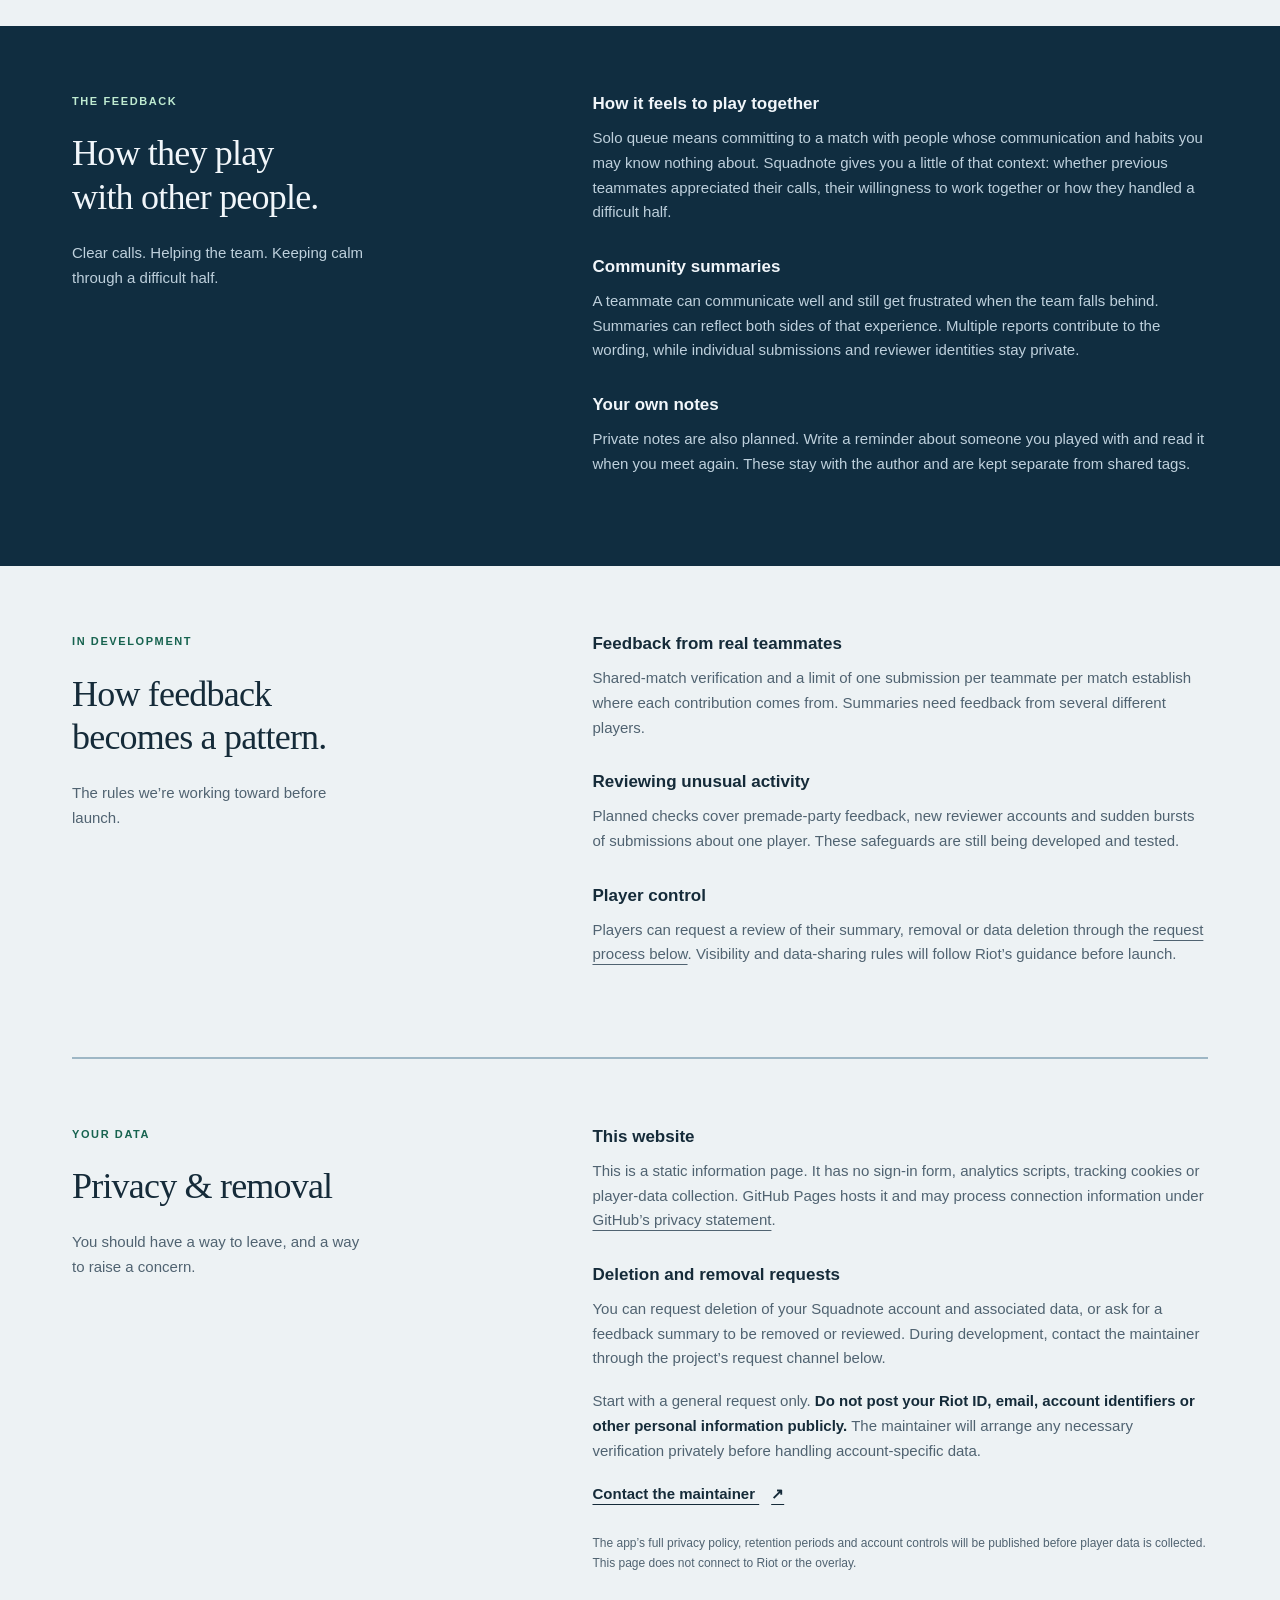
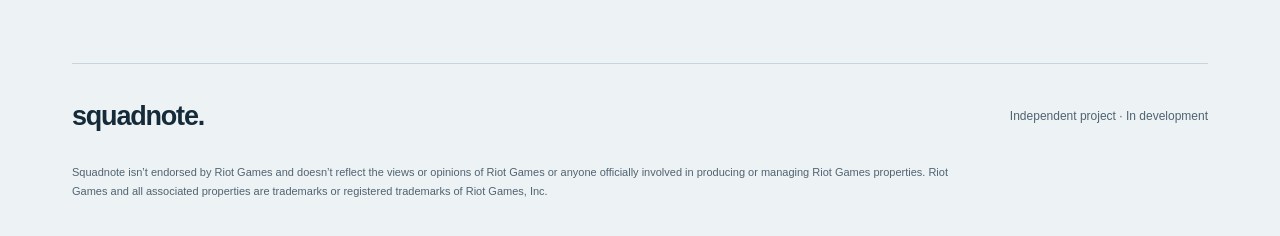
==== commit d097cf52: "Give Squadnote a navy and mint identity with fuller product copy" ====
--- a/index.html
+++ b/index.html
@@ -27,32 +27,32 @@
         </div>
         <aside class="example" aria-labelledby="example-title">
           <div class="example-heading"><span class="player-mark" aria-hidden="true"><svg viewBox="0 0 32 32" fill="none"><circle cx="16" cy="11" r="5"/><path d="M6 27v-3a10 10 0 0 1 20 0v3"/></svg></span><div><p class="example-name" id="example-title">Teammate feedback</p><p class="example-label">From previous teammates</p></div></div>
-          <p class="example-quote">Players often praise this teammates great communication</p>
+          <p class="example-quote">“Players often praise this teammates great communication”</p>
           <p class="example-caption">Fictional example. No live player data.</p>
         </aside>
       </section>
       <section class="how section" id="how-it-works" aria-labelledby="how-title">
-        <div class="section-heading"><p class="eyebrow">HOW IT WORKS</p><h2 id="how-title">From a finished match<br>to a useful summary.</h2><p>Leave feedback after a match. Read what previous teammates have shared when you queue again.</p></div>
+        <div class="section-heading"><p class="eyebrow">HOW IT WORKS</p><h2 id="how-title">After the match.<br>Before the next one.</h2><p>The feedback you leave after a match becomes part of what future teammates see.</p></div>
         <ol class="steps">
           <li><span class="step-number" aria-hidden="true">01</span><div><h3>Link your account with Riot Sign On</h3><p>Connect your Riot account through Riot Sign On. Squadnote will follow Riot’s guidance on player opt-in and data sharing.</p></div></li>
           <li><span class="step-number" aria-hidden="true">02</span><div><h3>Choose tags after a Competitive match</h3><p>A post-game popup brings up your teammates. Choose preset tags about their communication, teamwork, composure and playstyle. Shared feedback uses tags only, with no free text. The planned system checks the match roster and accepts one submission per teammate per match.</p></div></li>
           <li><span class="step-number" aria-hidden="true">03</span><div><h3>Feedback builds over several matches</h3><p>A summary appears after multiple different players report a recurring pattern and the minimum review threshold is met. Until then, the player’s summary reads “Not enough feedback.” We’ll publish the threshold before launch.</p></div></li>
-          <li><span class="step-number" aria-hidden="true">04</span><div><h3>Read a short summary in agent select</h3><p>A short summary beneath each teammate brings together the feedback they’ve received. It describes the strengths and frustrating habits previous teammates mention most often. Competitive agent select is where you read it, before the match begins.</p></div></li>
+          <li><span class="step-number" aria-hidden="true">04</span><div><h3>Read a short summary in agent select</h3><p>During Competitive agent select, a compact overlay shows a short summary beneath each teammate. It brings together recurring feedback about their communication, teamwork, composure and playstyle, including strengths and habits others found frustrating. Phrases such as “players often praise…” identify the feedback as a community perspective.</p></div></li>
         </ol>
       </section>
       <section class="section" id="summaries" aria-labelledby="summaries-title">
-        <div class="section-heading"><p class="eyebrow">THE FEEDBACK</p><h2 id="summaries-title">What teammates<br>remember.</h2><p>Clear calls. Helping the team. Keeping calm through a difficult half.</p></div>
+        <div class="section-heading"><p class="eyebrow">THE FEEDBACK</p><h2 id="summaries-title">How they play<br>with other people.</h2><p>Clear calls. Helping the team. Keeping calm through a difficult half.</p></div>
         <div class="privacy-copy">
           <h3>How it feels to play together</h3>
-          <p>Squadnote focuses on the parts of a match you remember about a teammate: how they communicate, support the team and handle pressure. Feedback can reflect both the things people appreciate and the habits they find frustrating.</p>
+          <p>Solo queue means committing to a match with people whose communication and habits you may know nothing about. Squadnote gives you a little of that context: whether previous teammates appreciated their calls, their willingness to work together or how they handled a difficult half.</p>
           <h3>Community summaries</h3>
-          <p>Phrases like “players often praise…” keep the feedback grounded in the people who contributed it. Individual submissions and reviewer identities stay private. Each summary reflects their past experiences.</p>
+          <p>A teammate can communicate well and still get frustrated when the team falls behind. Summaries can reflect both sides of that experience. Multiple reports contribute to the wording, while individual submissions and reviewer identities stay private.</p>
           <h3>Your own notes</h3>
           <p>Private notes are also planned. Write a reminder about someone you played with and read it when you meet again. These stay with the author and are kept separate from shared tags.</p>
         </div>
       </section>
       <section class="section" id="feedback-rules" aria-labelledby="feedback-title">
-        <div class="section-heading"><p class="eyebrow">IN DEVELOPMENT</p><h2 id="feedback-title">Building the<br>feedback system.</h2><p>The rules we’re working toward before launch.</p></div>
+        <div class="section-heading"><p class="eyebrow">IN DEVELOPMENT</p><h2 id="feedback-title">How feedback<br>becomes a pattern.</h2><p>The rules we’re working toward before launch.</p></div>
         <div class="privacy-copy">
           <h3>Feedback from real teammates</h3>
           <p>Shared-match verification and a limit of one submission per teammate per match establish where each contribution comes from. Summaries need feedback from several different players.</p>
--- a/style.css
+++ b/style.css
@@ -1,5 +1,10 @@
-:root{color-scheme:light;--paper:#f5f3ee;--ink:#222d36;--muted:#59636b;--line:#cdcfc9;--accent:#245d54}
-*{box-sizing:border-box}html{scroll-behavior:smooth;scroll-padding-top:24px}body{margin:0;background:var(--paper);color:var(--ink);font-family:Arial,Helvetica,sans-serif;font-size:16px;line-height:1.65}a{color:inherit;text-underline-offset:4px}a:hover{color:var(--accent)}a:focus-visible{outline:3px solid var(--accent);outline-offset:5px}.page{max-width:1248px;margin:auto;padding:0 56px}.skip{position:fixed;top:-100px;left:16px;padding:10px;background:white;z-index:2}.skip:focus{top:16px}header{display:flex;justify-content:space-between;align-items:center;padding:32px 0;border-bottom:1px solid var(--line)}.wordmark{font-size:25px;letter-spacing:-1.2px;font-weight:700;text-decoration:none}.wordmark span{color:var(--accent)}nav{display:flex;gap:30px;font-size:14px}nav a{text-decoration:none}.intro{display:grid;grid-template-columns:1.2fr 1fr;gap:72px;padding:88px 0 82px;align-items:center}.eyebrow{font-size:11px;letter-spacing:1.5px;font-weight:700;margin:0 0 22px;color:var(--muted)}h1{font-family:Georgia,'Times New Roman',serif;font-weight:400;letter-spacing:-2.5px;line-height:1.05;font-size:clamp(42px,4.6vw,66px);margin:0 0 28px}.lead{font-size:20px;line-height:1.55;max-width:540px;margin-bottom:20px}.description{color:var(--muted);max-width:495px;margin-bottom:26px}.text-link{display:inline-block;font-size:15px;font-weight:700}.text-link span{margin-left:12px}.availability{font-size:12px;color:var(--muted);margin-top:32px;max-width:350px}.example{background:#fffefb;border:1px solid #c8cec7;border-radius:12px;padding:30px;box-shadow:0 8px 24px #222d3608;align-self:center}.example-heading{display:flex;align-items:center;gap:14px;padding-bottom:24px;border-bottom:1px solid #e2e5de}.player-mark{width:46px;height:46px;border-radius:50%;display:grid;place-items:center;background:#e6ebe5;flex-shrink:0}.player-mark svg{width:27px;height:27px;stroke:var(--accent);stroke-width:1.5}.example-name{font-size:14px;font-weight:700;margin:0 0 2px}.example-label{font-size:12px;color:var(--muted);margin:0}.example-quote{font-family:Georgia,'Times New Roman',serif;font-size:29px;line-height:1.4;letter-spacing:-.4px;margin:26px 0 30px}.example-caption{font-size:11px;color:var(--muted);margin:0}.section{display:grid;grid-template-columns:1fr 1.45fr;gap:100px;border-top:1px solid var(--line);padding:64px 0 72px}h2{font-family:Georgia,'Times New Roman',serif;font-size:35px;line-height:1.2;letter-spacing:-.8px;font-weight:400;margin:0 0 22px}.section-heading>p:last-child{color:var(--muted);font-size:15px;max-width:290px}.steps{list-style:none;padding:0;margin:0}.steps li{display:flex;gap:24px;margin-bottom:30px}.steps li:last-child{margin-bottom:0}.step-number{font-size:12px;color:var(--accent);padding-top:4px;font-variant-numeric:tabular-nums}h3{font-size:17px;line-height:1.4;margin:0 0 10px;font-weight:600}.steps p,.privacy-copy p{margin:0;color:var(--muted);font-size:15px}.privacy-copy h3:not(:first-child){margin-top:30px}.privacy-copy p{margin-bottom:18px}.privacy-copy strong{font-weight:600;color:var(--ink)}.privacy-copy .policy-note{font-size:12px;margin-top:26px}footer{border-top:1px solid var(--line);padding:30px 0 36px}.footer-line{display:flex;justify-content:space-between;align-items:center;margin-bottom:24px}.footer-line>span:last-child{font-size:12px;color:var(--muted)}footer>p{font-size:11px;line-height:1.7;color:var(--muted);max-width:900px;margin:0}
-@media(max-width:900px){.page{padding:0 32px}.intro{gap:35px;padding:60px 0}.section{gap:45px;grid-template-columns:1fr 1.5fr}.example-quote{font-size:22px}h1{font-size:49px}.lead{font-size:18px}}
-@media(max-width:650px){.page{padding:0 22px}header{padding:22px 0}.wordmark{font-size:23px}nav{gap:18px;font-size:12px}.intro{grid-template-columns:1fr;gap:36px;padding:48px 0 55px}h1{font-size:47px;letter-spacing:-1.8px}.eyebrow{font-size:10px}.availability{max-width:none;margin-top:24px}.example{padding:24px}.section{grid-template-columns:1fr;gap:28px;padding:42px 0}.section-heading>p:last-child{max-width:100%}h2{font-size:32px}.section-heading .eyebrow{margin-bottom:15px}.steps li{gap:18px}.footer-line{align-items:flex-start;gap:20px}.footer-line>span:last-child{max-width:150px;text-align:right}footer{padding-bottom:28px}}
+:root{color-scheme:light;--paper:#edf2f4;--ink:#152b39;--muted:#506371;--line:#c8d5dc;--accent:#17634f;--navy:#102d40;--mint:#bfebd1}
+*{box-sizing:border-box}html{scroll-behavior:smooth;scroll-padding-top:28px}body{margin:0;background:var(--paper);color:var(--ink);font-family:Arial,Helvetica,sans-serif;font-size:16px;line-height:1.65;overflow-x:hidden}a{color:inherit;text-underline-offset:5px}a:hover{color:var(--accent)}a:focus-visible{outline:3px solid #2b9b74;outline-offset:5px}.page{max-width:1248px;margin:auto;padding:0 56px}.skip{position:fixed;top:-100px;left:16px;padding:10px;background:white;color:var(--ink);z-index:5}.skip:focus{top:16px}
+header,.intro,#summaries{position:relative;isolation:isolate}header:before,.intro:before,#summaries:before{content:"";position:absolute;inset:0;left:calc(50% - 50vw);width:100vw;background:var(--navy);z-index:-1}header{display:flex;justify-content:space-between;align-items:center;padding:28px 0;color:#f1f6fa;border-bottom:1px solid #395466}.wordmark{font-size:27px;letter-spacing:-1.2px;font-weight:700;text-decoration:none}.wordmark span{color:var(--mint)}nav{display:flex;gap:30px;font-size:14px}nav a{text-decoration:none}header a:hover{color:var(--mint)}
+.intro{display:grid;grid-template-columns:1.2fr 1fr;gap:70px;padding:76px 0 82px;align-items:center;color:#f1f6fa}.eyebrow{font-size:11px;letter-spacing:1.6px;font-weight:700;margin:0 0 22px;color:var(--accent)}.intro .eyebrow{color:var(--mint)}h1{font-family:Georgia,'Times New Roman',serif;font-weight:400;letter-spacing:-2.3px;line-height:1.07;font-size:clamp(42px,4.6vw,66px);margin:0 0 28px}.lead{font-size:19px;line-height:1.65;max-width:540px;margin-bottom:20px}.description{color:#bed0dc;max-width:495px;margin-bottom:28px;font-size:15px}.text-link{display:inline-block;font-size:15px;font-weight:700}.text-link span{margin-left:12px}.intro .text-link{background:var(--mint);color:var(--navy);padding:11px 17px;text-decoration:none;border-radius:4px}.intro .text-link:hover{background:#dcf5e6}.availability{font-size:12px;color:#b6cbd8;margin-top:24px;max-width:350px}
+.example{background:var(--mint);color:var(--navy);border:1px solid #d9f4e4;border-radius:9px;padding:32px;box-shadow:12px 12px 0 #24485b;align-self:center}.example-heading{display:flex;align-items:center;gap:14px;padding-bottom:24px;border-bottom:1px solid #97c6ad}.player-mark{width:48px;height:48px;border-radius:50%;display:grid;place-items:center;background:var(--navy);flex-shrink:0}.player-mark svg{width:27px;height:27px;stroke:var(--mint);stroke-width:1.5}.example-name{font-size:14px;font-weight:700;margin:0 0 2px}.example-label{font-size:12px;color:#3f6156;margin:0}.example-quote{font-family:Georgia,'Times New Roman',serif;font-size:32px;line-height:1.4;letter-spacing:-.5px;margin:30px 0 34px}.example-caption{font-size:11px;color:#3f6156;margin:0}
+.section{display:grid;grid-template-columns:1fr 1.45fr;gap:96px;border-top:1px solid var(--line);padding:66px 0 72px}h2{font-family:Georgia,'Times New Roman',serif;font-size:36px;line-height:1.2;letter-spacing:-.8px;font-weight:400;margin:0 0 22px}.section-heading>p:last-child{color:var(--muted);font-size:15px;max-width:295px}.steps{list-style:none;padding:0;margin:0}.steps li{display:flex;gap:22px;margin-bottom:29px;padding-bottom:29px;border-bottom:1px solid var(--line)}.steps li:last-child{margin:0;padding:0;border:0}.step-number{font-size:12px;color:var(--accent);background:#d8e9e0;min-width:33px;height:33px;display:grid;place-items:center;border-radius:4px;font-variant-numeric:tabular-nums}h3{font-size:17px;line-height:1.4;margin:0 0 10px;font-weight:600}.steps p,.privacy-copy p{margin:0;color:var(--muted);font-size:15px}.privacy-copy h3:not(:first-child){margin-top:30px}.privacy-copy p{margin-bottom:18px}.privacy-copy strong{font-weight:600;color:var(--ink)}.privacy-copy .policy-note{font-size:12px;margin-top:26px}
+#summaries{border:0;color:#f1f6fa}#summaries .eyebrow{color:var(--mint)}#summaries p{color:#bed0dc}#feedback-rules{border:0}.privacy{border-top:2px solid #9eb7c5}footer{border-top:1px solid var(--line);padding:30px 0 36px}.footer-line{display:flex;justify-content:space-between;align-items:center;margin-bottom:24px}.footer-line>span:last-child{font-size:12px;color:var(--muted)}footer>p{font-size:11px;line-height:1.7;color:var(--muted);max-width:900px;margin:0}
+@media(max-width:900px){.page{padding:0 32px}.intro{gap:36px;padding:60px 0}.section{gap:42px;grid-template-columns:1fr 1.5fr}.example{padding:25px}.example-quote{font-size:27px}h1{font-size:49px}.lead{font-size:18px}}
+@media(max-width:650px){.page{padding:0 22px}header{padding:22px 0}.wordmark{font-size:24px}nav{gap:18px;font-size:12px}.intro{grid-template-columns:1fr;gap:32px;padding:44px 0 52px}h1{font-size:46px;letter-spacing:-1.8px}.eyebrow{font-size:10px}.availability{max-width:none;margin-top:22px}.example{padding:24px;margin:0 8px 6px 0;box-shadow:7px 7px 0 #24485b}.example-quote{font-size:29px}.section{grid-template-columns:1fr;gap:25px;padding:42px 0}.section-heading>p:last-child{max-width:100%}h2{font-size:32px}.section-heading .eyebrow{margin-bottom:15px}.steps li{gap:16px}.footer-line{align-items:flex-start;gap:20px}.footer-line>span:last-child{max-width:150px;text-align:right}footer{padding-bottom:28px}}
 @media(prefers-reduced-motion:reduce){html{scroll-behavior:auto}}
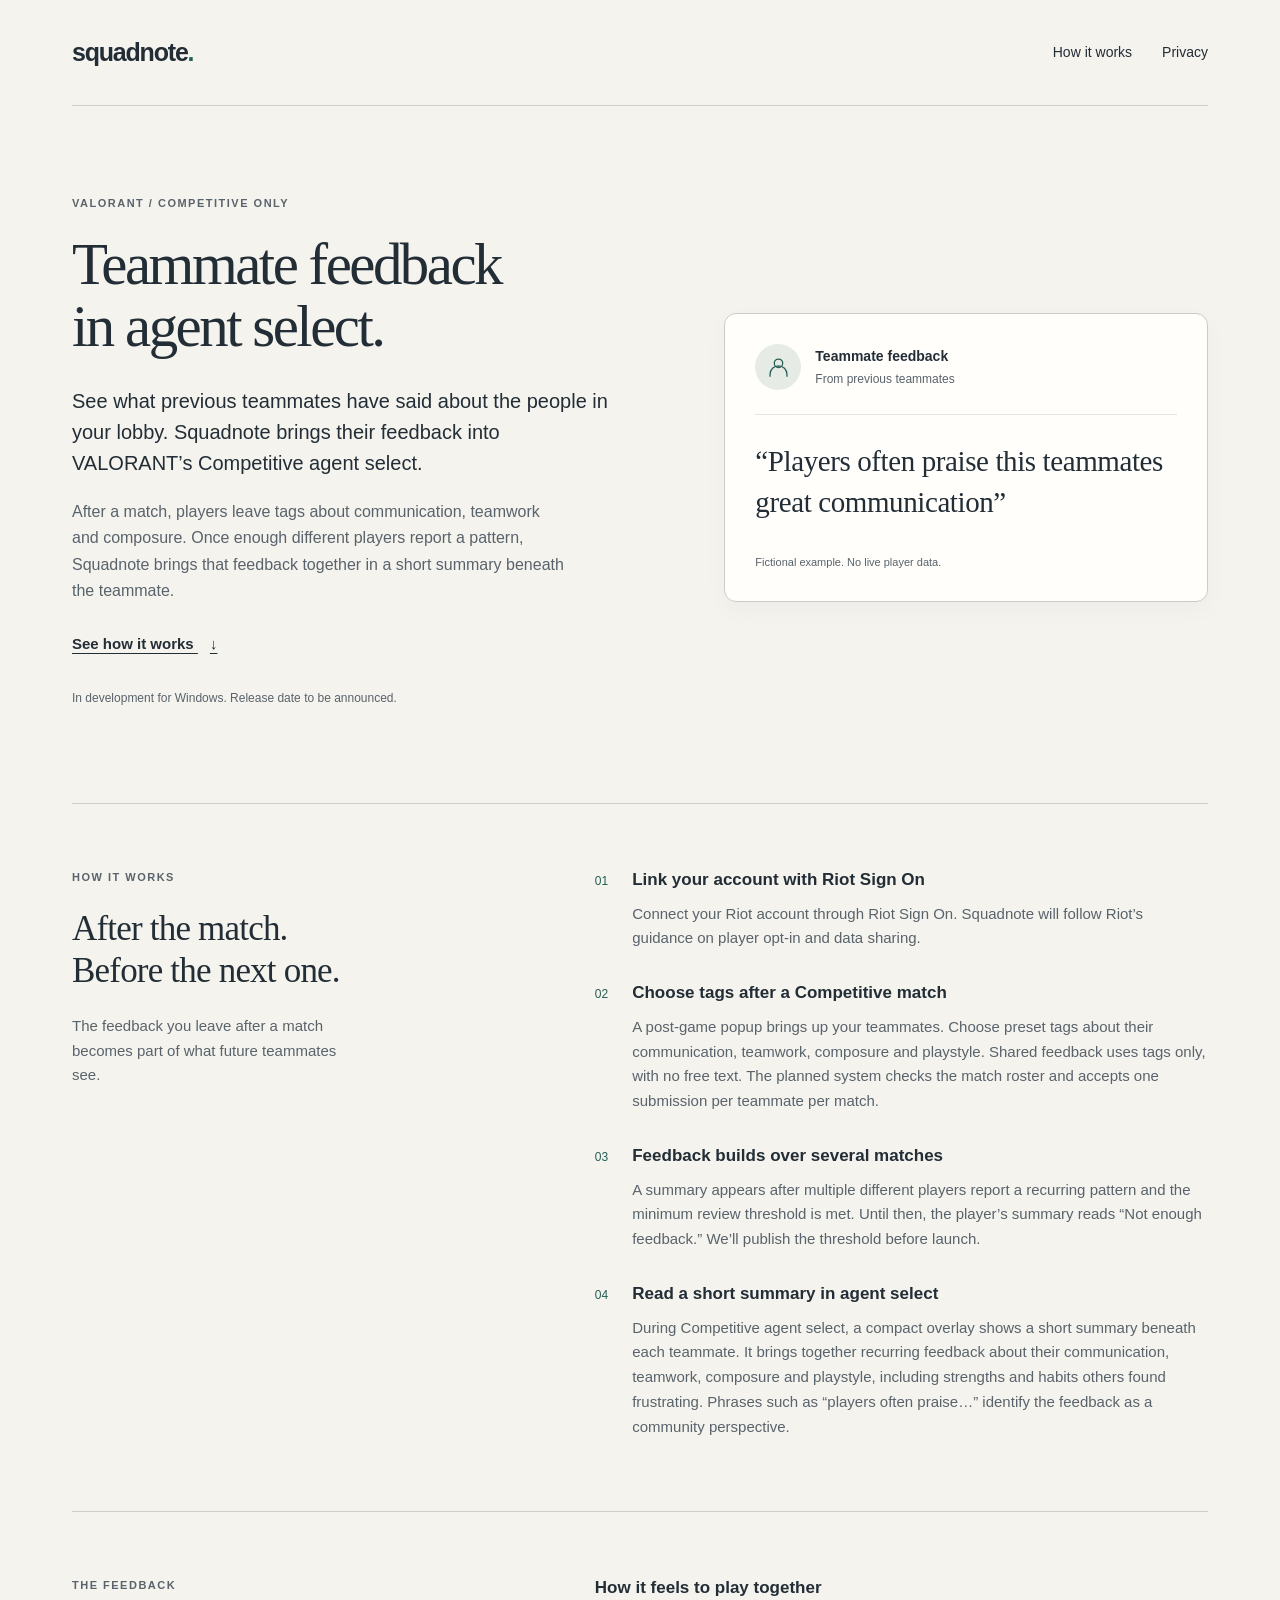
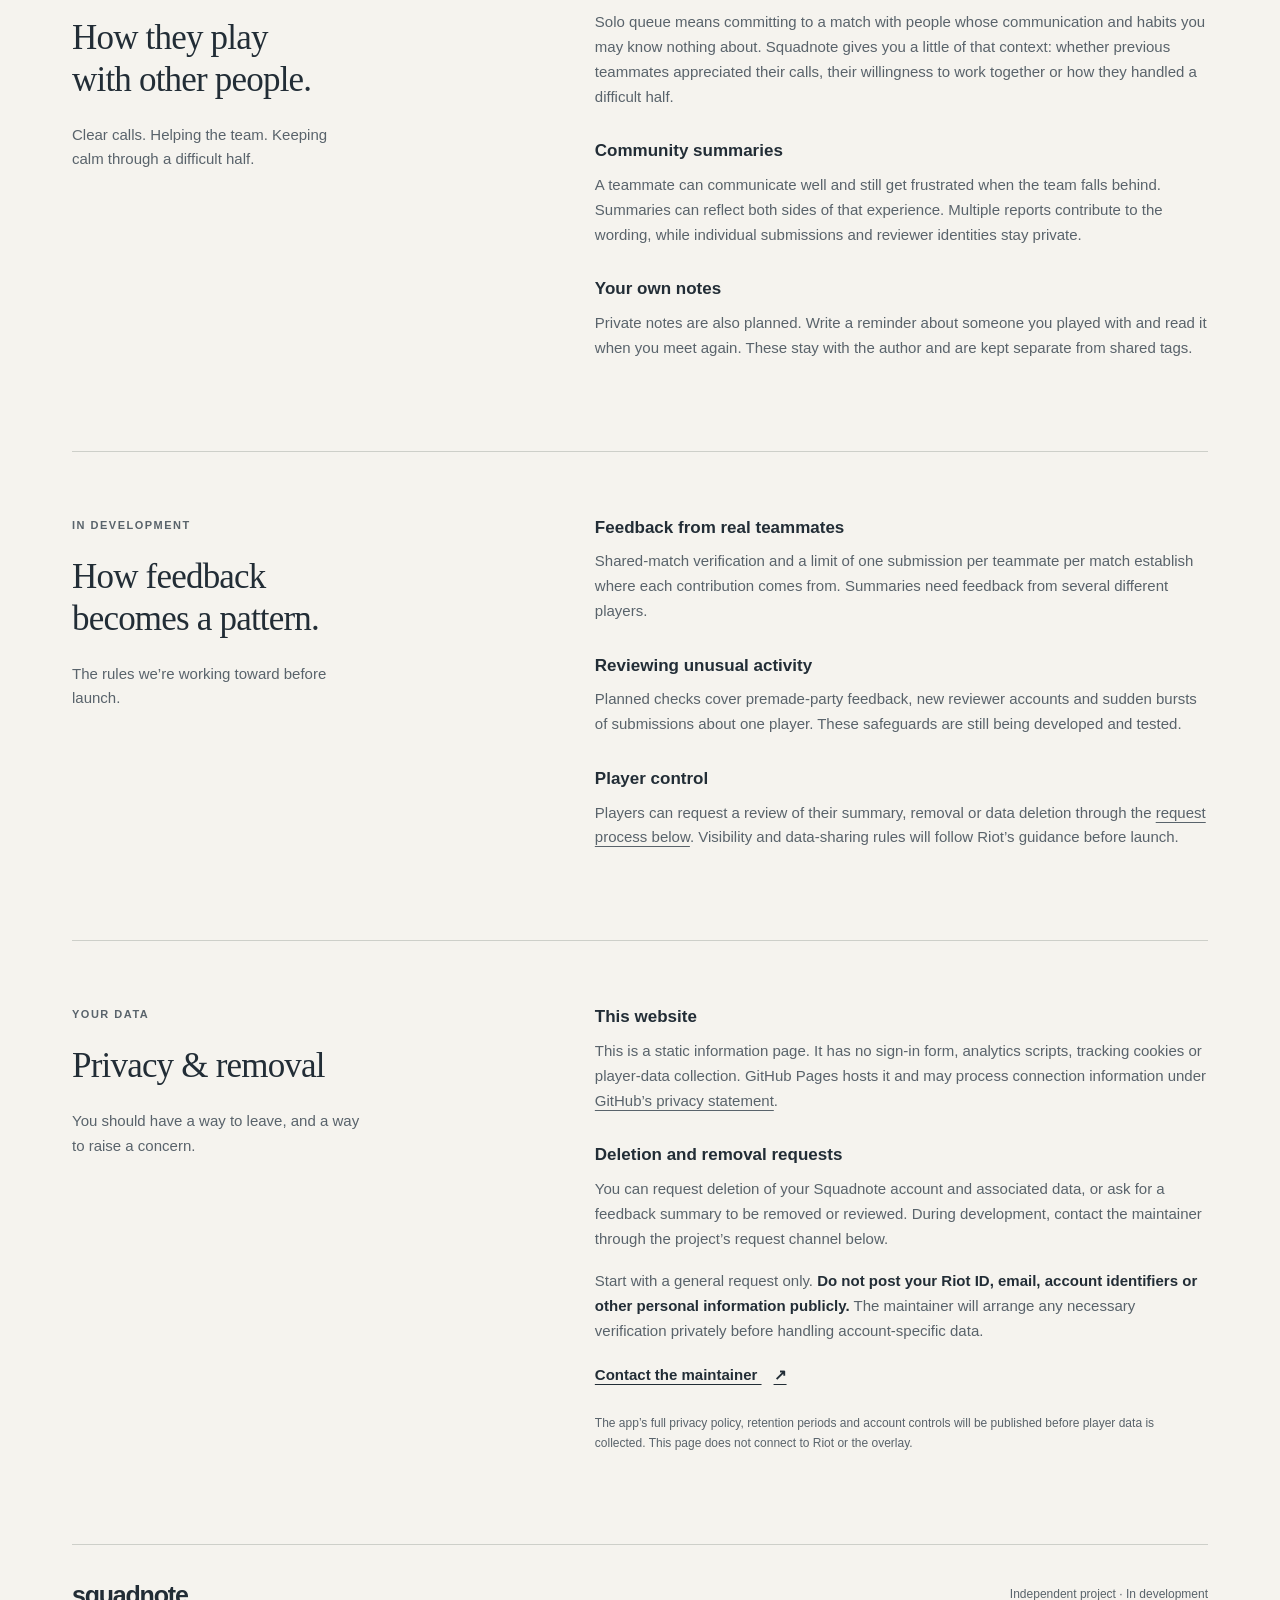
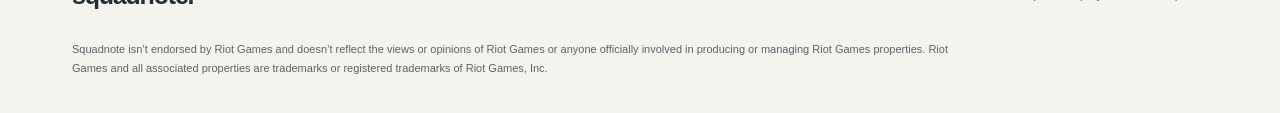
==== commit 964221c5: "Restore light design and rewrite opening product explanation" ====
--- a/index.html
+++ b/index.html
@@ -6,7 +6,7 @@
   <meta name="description" content="Squadnote is a VALORANT overlay in development. Community feedback summaries for teammates during Competitive agent select, built from post-game tags.">
   <meta name="theme-color" content="#f5f3ee">
   <title>Squadnote — Teammate feedback in agent select</title>
-  <link rel="stylesheet" href="style.css">
+  <link rel="stylesheet" href="style.css?v=light-2">
 </head>
 <body>
   <a class="skip" href="#main">Skip to content</a>
@@ -20,8 +20,8 @@
         <div class="intro-copy">
           <p class="eyebrow">VALORANT / COMPETITIVE ONLY</p>
           <h1 id="title">Teammate feedback<br>in agent select.</h1>
-          <p class="lead">Solo queue puts you into a match with four people you may never have played with. Squadnote is a Windows app built on Overwolf that shows how previous teammates described playing with them.</p>
-          <p class="description">The planned overlay places a short community feedback summary beneath each teammate during Competitive agent select. It covers communication, teamwork, composure and playstyle—including strengths and habits other players found frustrating.</p>
+          <p class="lead">See what previous teammates have said about the people in your lobby. Squadnote brings their feedback into VALORANT’s Competitive agent select.</p>
+          <p class="description">After a match, players leave tags about communication, teamwork and composure. Once enough different players report a pattern, Squadnote brings that feedback together in a short summary beneath the teammate.</p>
           <a class="text-link" href="#how-it-works">See how it works <span aria-hidden="true">↓</span></a>
           <p class="availability">In development for Windows. Release date to be announced.</p>
         </div>
--- a/style.css
+++ b/style.css
@@ -1,10 +1,5 @@
-:root{color-scheme:light;--paper:#edf2f4;--ink:#152b39;--muted:#506371;--line:#c8d5dc;--accent:#17634f;--navy:#102d40;--mint:#bfebd1}
-*{box-sizing:border-box}html{scroll-behavior:smooth;scroll-padding-top:28px}body{margin:0;background:var(--paper);color:var(--ink);font-family:Arial,Helvetica,sans-serif;font-size:16px;line-height:1.65;overflow-x:hidden}a{color:inherit;text-underline-offset:5px}a:hover{color:var(--accent)}a:focus-visible{outline:3px solid #2b9b74;outline-offset:5px}.page{max-width:1248px;margin:auto;padding:0 56px}.skip{position:fixed;top:-100px;left:16px;padding:10px;background:white;color:var(--ink);z-index:5}.skip:focus{top:16px}
-header,.intro,#summaries{position:relative;isolation:isolate}header:before,.intro:before,#summaries:before{content:"";position:absolute;inset:0;left:calc(50% - 50vw);width:100vw;background:var(--navy);z-index:-1}header{display:flex;justify-content:space-between;align-items:center;padding:28px 0;color:#f1f6fa;border-bottom:1px solid #395466}.wordmark{font-size:27px;letter-spacing:-1.2px;font-weight:700;text-decoration:none}.wordmark span{color:var(--mint)}nav{display:flex;gap:30px;font-size:14px}nav a{text-decoration:none}header a:hover{color:var(--mint)}
-.intro{display:grid;grid-template-columns:1.2fr 1fr;gap:70px;padding:76px 0 82px;align-items:center;color:#f1f6fa}.eyebrow{font-size:11px;letter-spacing:1.6px;font-weight:700;margin:0 0 22px;color:var(--accent)}.intro .eyebrow{color:var(--mint)}h1{font-family:Georgia,'Times New Roman',serif;font-weight:400;letter-spacing:-2.3px;line-height:1.07;font-size:clamp(42px,4.6vw,66px);margin:0 0 28px}.lead{font-size:19px;line-height:1.65;max-width:540px;margin-bottom:20px}.description{color:#bed0dc;max-width:495px;margin-bottom:28px;font-size:15px}.text-link{display:inline-block;font-size:15px;font-weight:700}.text-link span{margin-left:12px}.intro .text-link{background:var(--mint);color:var(--navy);padding:11px 17px;text-decoration:none;border-radius:4px}.intro .text-link:hover{background:#dcf5e6}.availability{font-size:12px;color:#b6cbd8;margin-top:24px;max-width:350px}
-.example{background:var(--mint);color:var(--navy);border:1px solid #d9f4e4;border-radius:9px;padding:32px;box-shadow:12px 12px 0 #24485b;align-self:center}.example-heading{display:flex;align-items:center;gap:14px;padding-bottom:24px;border-bottom:1px solid #97c6ad}.player-mark{width:48px;height:48px;border-radius:50%;display:grid;place-items:center;background:var(--navy);flex-shrink:0}.player-mark svg{width:27px;height:27px;stroke:var(--mint);stroke-width:1.5}.example-name{font-size:14px;font-weight:700;margin:0 0 2px}.example-label{font-size:12px;color:#3f6156;margin:0}.example-quote{font-family:Georgia,'Times New Roman',serif;font-size:32px;line-height:1.4;letter-spacing:-.5px;margin:30px 0 34px}.example-caption{font-size:11px;color:#3f6156;margin:0}
-.section{display:grid;grid-template-columns:1fr 1.45fr;gap:96px;border-top:1px solid var(--line);padding:66px 0 72px}h2{font-family:Georgia,'Times New Roman',serif;font-size:36px;line-height:1.2;letter-spacing:-.8px;font-weight:400;margin:0 0 22px}.section-heading>p:last-child{color:var(--muted);font-size:15px;max-width:295px}.steps{list-style:none;padding:0;margin:0}.steps li{display:flex;gap:22px;margin-bottom:29px;padding-bottom:29px;border-bottom:1px solid var(--line)}.steps li:last-child{margin:0;padding:0;border:0}.step-number{font-size:12px;color:var(--accent);background:#d8e9e0;min-width:33px;height:33px;display:grid;place-items:center;border-radius:4px;font-variant-numeric:tabular-nums}h3{font-size:17px;line-height:1.4;margin:0 0 10px;font-weight:600}.steps p,.privacy-copy p{margin:0;color:var(--muted);font-size:15px}.privacy-copy h3:not(:first-child){margin-top:30px}.privacy-copy p{margin-bottom:18px}.privacy-copy strong{font-weight:600;color:var(--ink)}.privacy-copy .policy-note{font-size:12px;margin-top:26px}
-#summaries{border:0;color:#f1f6fa}#summaries .eyebrow{color:var(--mint)}#summaries p{color:#bed0dc}#feedback-rules{border:0}.privacy{border-top:2px solid #9eb7c5}footer{border-top:1px solid var(--line);padding:30px 0 36px}.footer-line{display:flex;justify-content:space-between;align-items:center;margin-bottom:24px}.footer-line>span:last-child{font-size:12px;color:var(--muted)}footer>p{font-size:11px;line-height:1.7;color:var(--muted);max-width:900px;margin:0}
-@media(max-width:900px){.page{padding:0 32px}.intro{gap:36px;padding:60px 0}.section{gap:42px;grid-template-columns:1fr 1.5fr}.example{padding:25px}.example-quote{font-size:27px}h1{font-size:49px}.lead{font-size:18px}}
-@media(max-width:650px){.page{padding:0 22px}header{padding:22px 0}.wordmark{font-size:24px}nav{gap:18px;font-size:12px}.intro{grid-template-columns:1fr;gap:32px;padding:44px 0 52px}h1{font-size:46px;letter-spacing:-1.8px}.eyebrow{font-size:10px}.availability{max-width:none;margin-top:22px}.example{padding:24px;margin:0 8px 6px 0;box-shadow:7px 7px 0 #24485b}.example-quote{font-size:29px}.section{grid-template-columns:1fr;gap:25px;padding:42px 0}.section-heading>p:last-child{max-width:100%}h2{font-size:32px}.section-heading .eyebrow{margin-bottom:15px}.steps li{gap:16px}.footer-line{align-items:flex-start;gap:20px}.footer-line>span:last-child{max-width:150px;text-align:right}footer{padding-bottom:28px}}
+:root{color-scheme:light;--paper:#f5f3ee;--ink:#222d36;--muted:#59636b;--line:#cdcfc9;--accent:#245d54}
+*{box-sizing:border-box}html{scroll-behavior:smooth;scroll-padding-top:24px}body{margin:0;background:var(--paper);color:var(--ink);font-family:Arial,Helvetica,sans-serif;font-size:16px;line-height:1.65}a{color:inherit;text-underline-offset:4px}a:hover{color:var(--accent)}a:focus-visible{outline:3px solid var(--accent);outline-offset:5px}.page{max-width:1248px;margin:auto;padding:0 56px}.skip{position:fixed;top:-100px;left:16px;padding:10px;background:white;z-index:2}.skip:focus{top:16px}header{display:flex;justify-content:space-between;align-items:center;padding:32px 0;border-bottom:1px solid var(--line)}.wordmark{font-size:25px;letter-spacing:-1.2px;font-weight:700;text-decoration:none}.wordmark span{color:var(--accent)}nav{display:flex;gap:30px;font-size:14px}nav a{text-decoration:none}.intro{display:grid;grid-template-columns:1.2fr 1fr;gap:72px;padding:88px 0 82px;align-items:center}.eyebrow{font-size:11px;letter-spacing:1.5px;font-weight:700;margin:0 0 22px;color:var(--muted)}h1{font-family:Georgia,'Times New Roman',serif;font-weight:400;letter-spacing:-2.5px;line-height:1.05;font-size:clamp(42px,4.6vw,66px);margin:0 0 28px}.lead{font-size:20px;line-height:1.55;max-width:540px;margin-bottom:20px}.description{color:var(--muted);max-width:495px;margin-bottom:26px}.text-link{display:inline-block;font-size:15px;font-weight:700}.text-link span{margin-left:12px}.availability{font-size:12px;color:var(--muted);margin-top:32px;max-width:350px}.example{background:#fffefb;border:1px solid #c8cec7;border-radius:12px;padding:30px;box-shadow:0 8px 24px #222d3608;align-self:center}.example-heading{display:flex;align-items:center;gap:14px;padding-bottom:24px;border-bottom:1px solid #e2e5de}.player-mark{width:46px;height:46px;border-radius:50%;display:grid;place-items:center;background:#e6ebe5;flex-shrink:0}.player-mark svg{width:27px;height:27px;stroke:var(--accent);stroke-width:1.5}.example-name{font-size:14px;font-weight:700;margin:0 0 2px}.example-label{font-size:12px;color:var(--muted);margin:0}.example-quote{font-family:Georgia,'Times New Roman',serif;font-size:29px;line-height:1.4;letter-spacing:-.4px;margin:26px 0 30px}.example-caption{font-size:11px;color:var(--muted);margin:0}.section{display:grid;grid-template-columns:1fr 1.45fr;gap:100px;border-top:1px solid var(--line);padding:64px 0 72px}h2{font-family:Georgia,'Times New Roman',serif;font-size:35px;line-height:1.2;letter-spacing:-.8px;font-weight:400;margin:0 0 22px}.section-heading>p:last-child{color:var(--muted);font-size:15px;max-width:290px}.steps{list-style:none;padding:0;margin:0}.steps li{display:flex;gap:24px;margin-bottom:30px}.steps li:last-child{margin-bottom:0}.step-number{font-size:12px;color:var(--accent);padding-top:4px;font-variant-numeric:tabular-nums}h3{font-size:17px;line-height:1.4;margin:0 0 10px;font-weight:600}.steps p,.privacy-copy p{margin:0;color:var(--muted);font-size:15px}.privacy-copy h3:not(:first-child){margin-top:30px}.privacy-copy p{margin-bottom:18px}.privacy-copy strong{font-weight:600;color:var(--ink)}.privacy-copy .policy-note{font-size:12px;margin-top:26px}footer{border-top:1px solid var(--line);padding:30px 0 36px}.footer-line{display:flex;justify-content:space-between;align-items:center;margin-bottom:24px}.footer-line>span:last-child{font-size:12px;color:var(--muted)}footer>p{font-size:11px;line-height:1.7;color:var(--muted);max-width:900px;margin:0}
+@media(max-width:900px){.page{padding:0 32px}.intro{gap:35px;padding:60px 0}.section{gap:45px;grid-template-columns:1fr 1.5fr}.example-quote{font-size:22px}h1{font-size:49px}.lead{font-size:18px}}
+@media(max-width:650px){.page{padding:0 22px}header{padding:22px 0}.wordmark{font-size:23px}nav{gap:18px;font-size:12px}.intro{grid-template-columns:1fr;gap:36px;padding:48px 0 55px}h1{font-size:47px;letter-spacing:-1.8px}.eyebrow{font-size:10px}.availability{max-width:none;margin-top:24px}.example{padding:24px}.section{grid-template-columns:1fr;gap:28px;padding:42px 0}.section-heading>p:last-child{max-width:100%}h2{font-size:32px}.section-heading .eyebrow{margin-bottom:15px}.steps li{gap:18px}.footer-line{align-items:flex-start;gap:20px}.footer-line>span:last-child{max-width:150px;text-align:right}footer{padding-bottom:28px}}
 @media(prefers-reduced-motion:reduce){html{scroll-behavior:auto}}
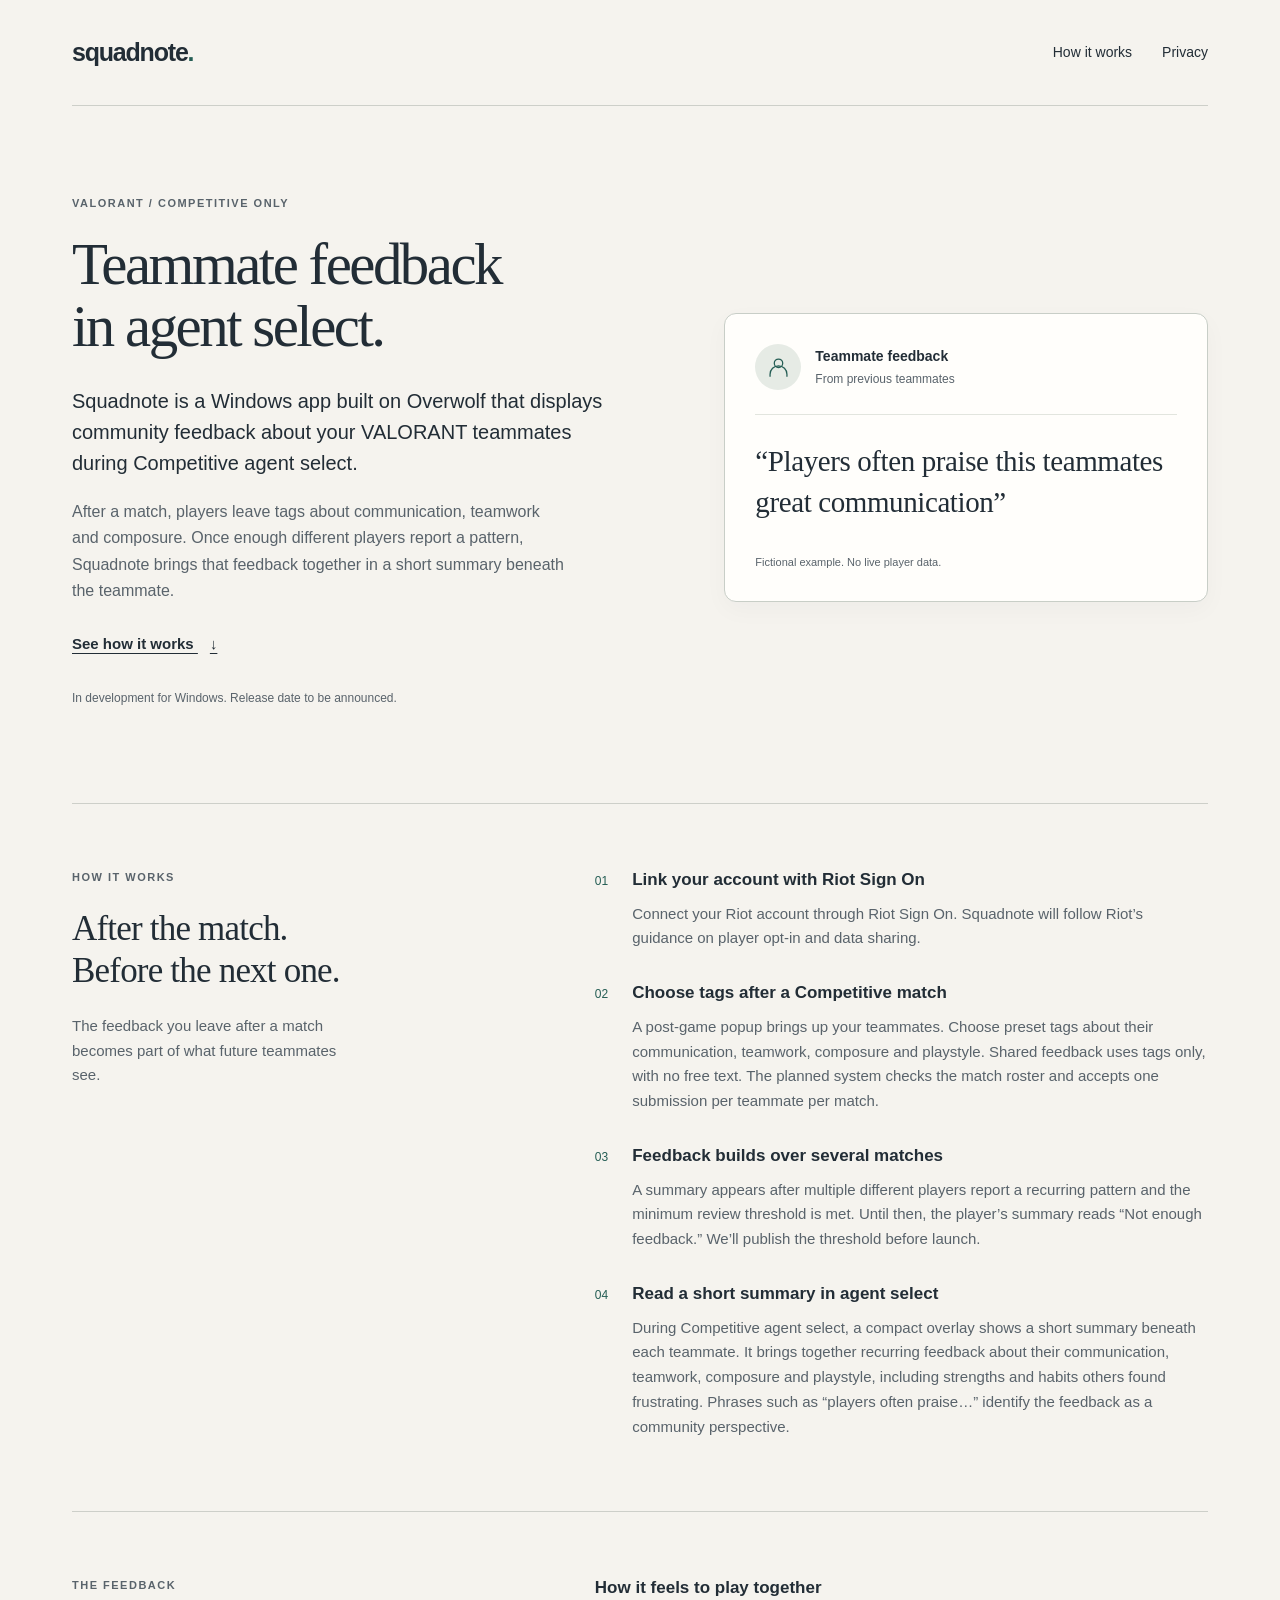
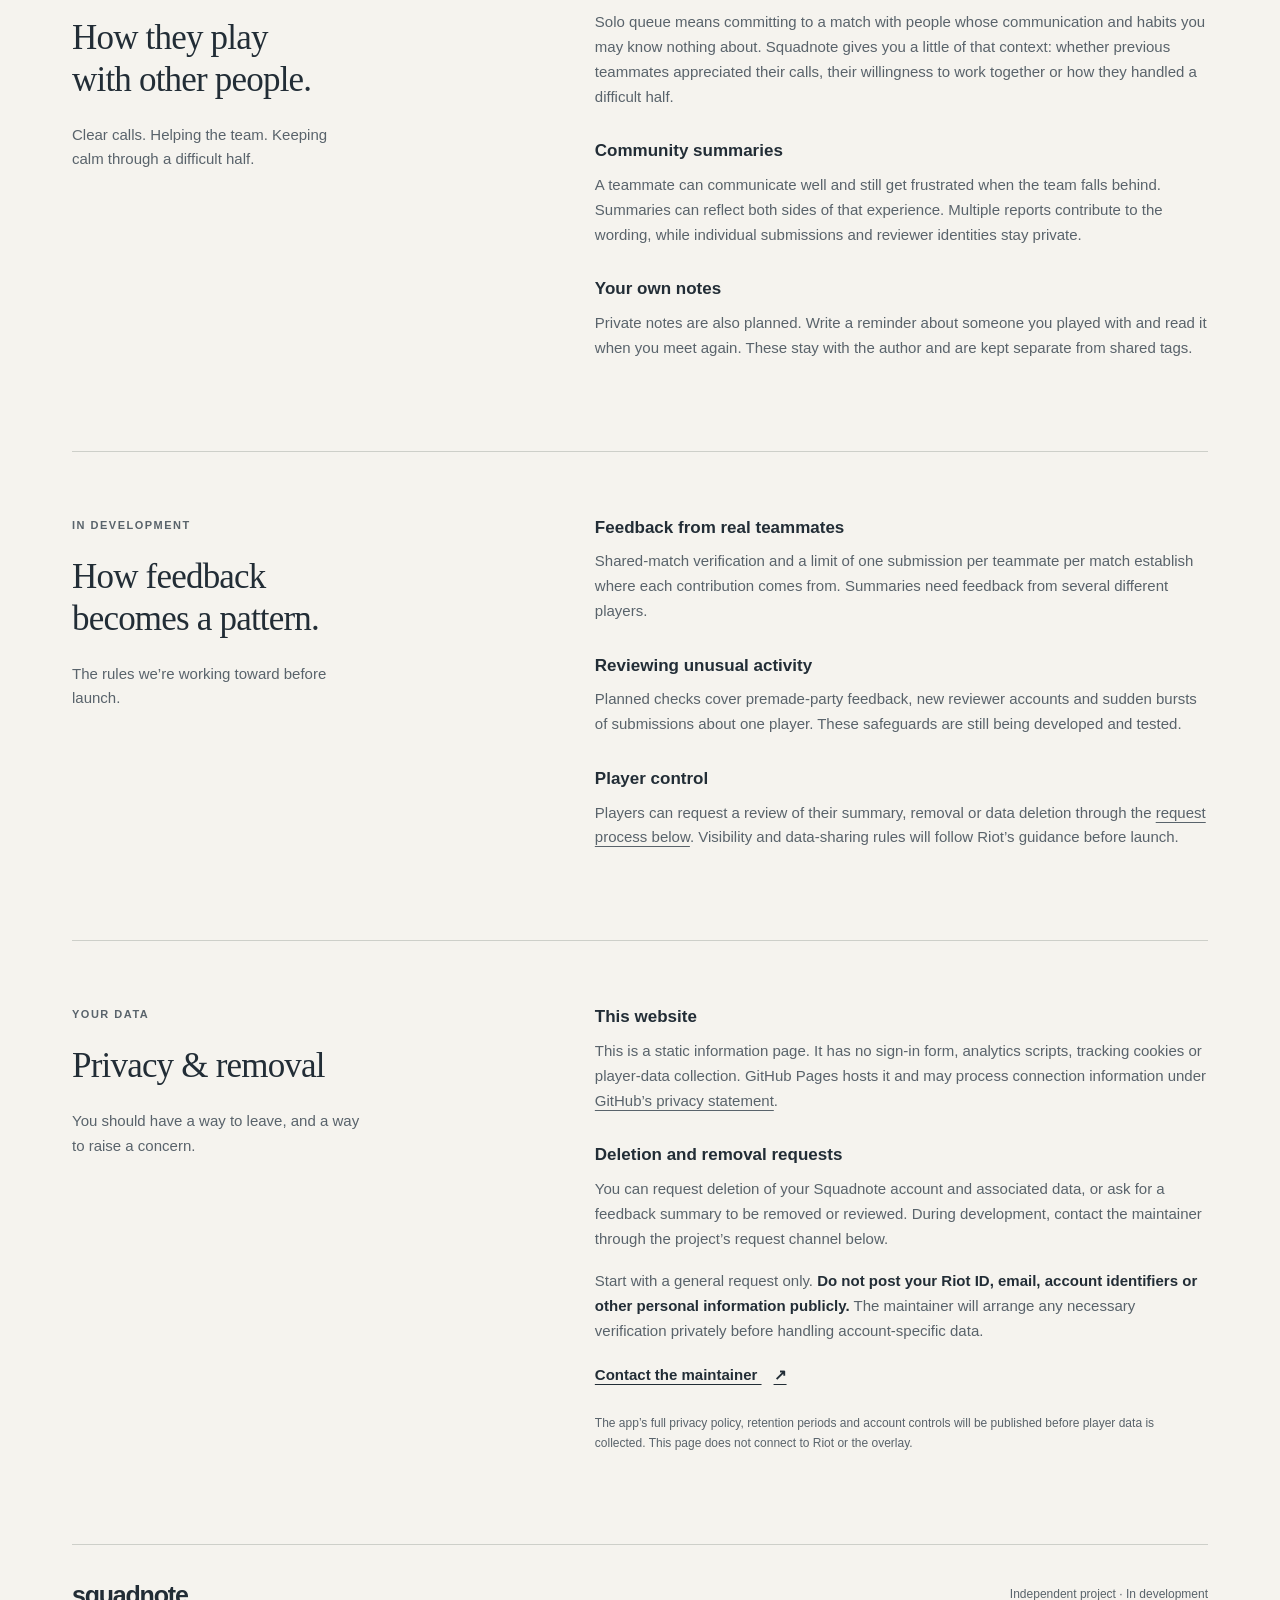
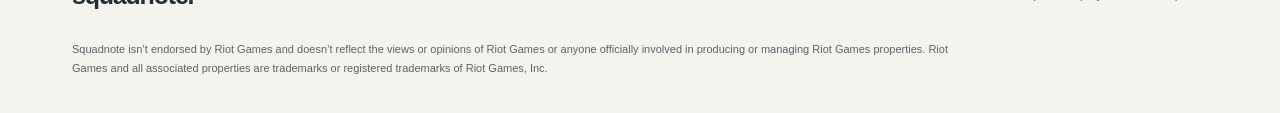
==== commit 8cadacdc: "Refine introductory product description" ====
--- a/index.html
+++ b/index.html
@@ -20,7 +20,7 @@
         <div class="intro-copy">
           <p class="eyebrow">VALORANT / COMPETITIVE ONLY</p>
           <h1 id="title">Teammate feedback<br>in agent select.</h1>
-          <p class="lead">See what previous teammates have said about the people in your lobby. Squadnote brings their feedback into VALORANT’s Competitive agent select.</p>
+          <p class="lead">Squadnote is a Windows app built on Overwolf that displays community feedback about your VALORANT teammates during Competitive agent select.</p>
           <p class="description">After a match, players leave tags about communication, teamwork and composure. Once enough different players report a pattern, Squadnote brings that feedback together in a short summary beneath the teammate.</p>
           <a class="text-link" href="#how-it-works">See how it works <span aria-hidden="true">↓</span></a>
           <p class="availability">In development for Windows. Release date to be announced.</p>
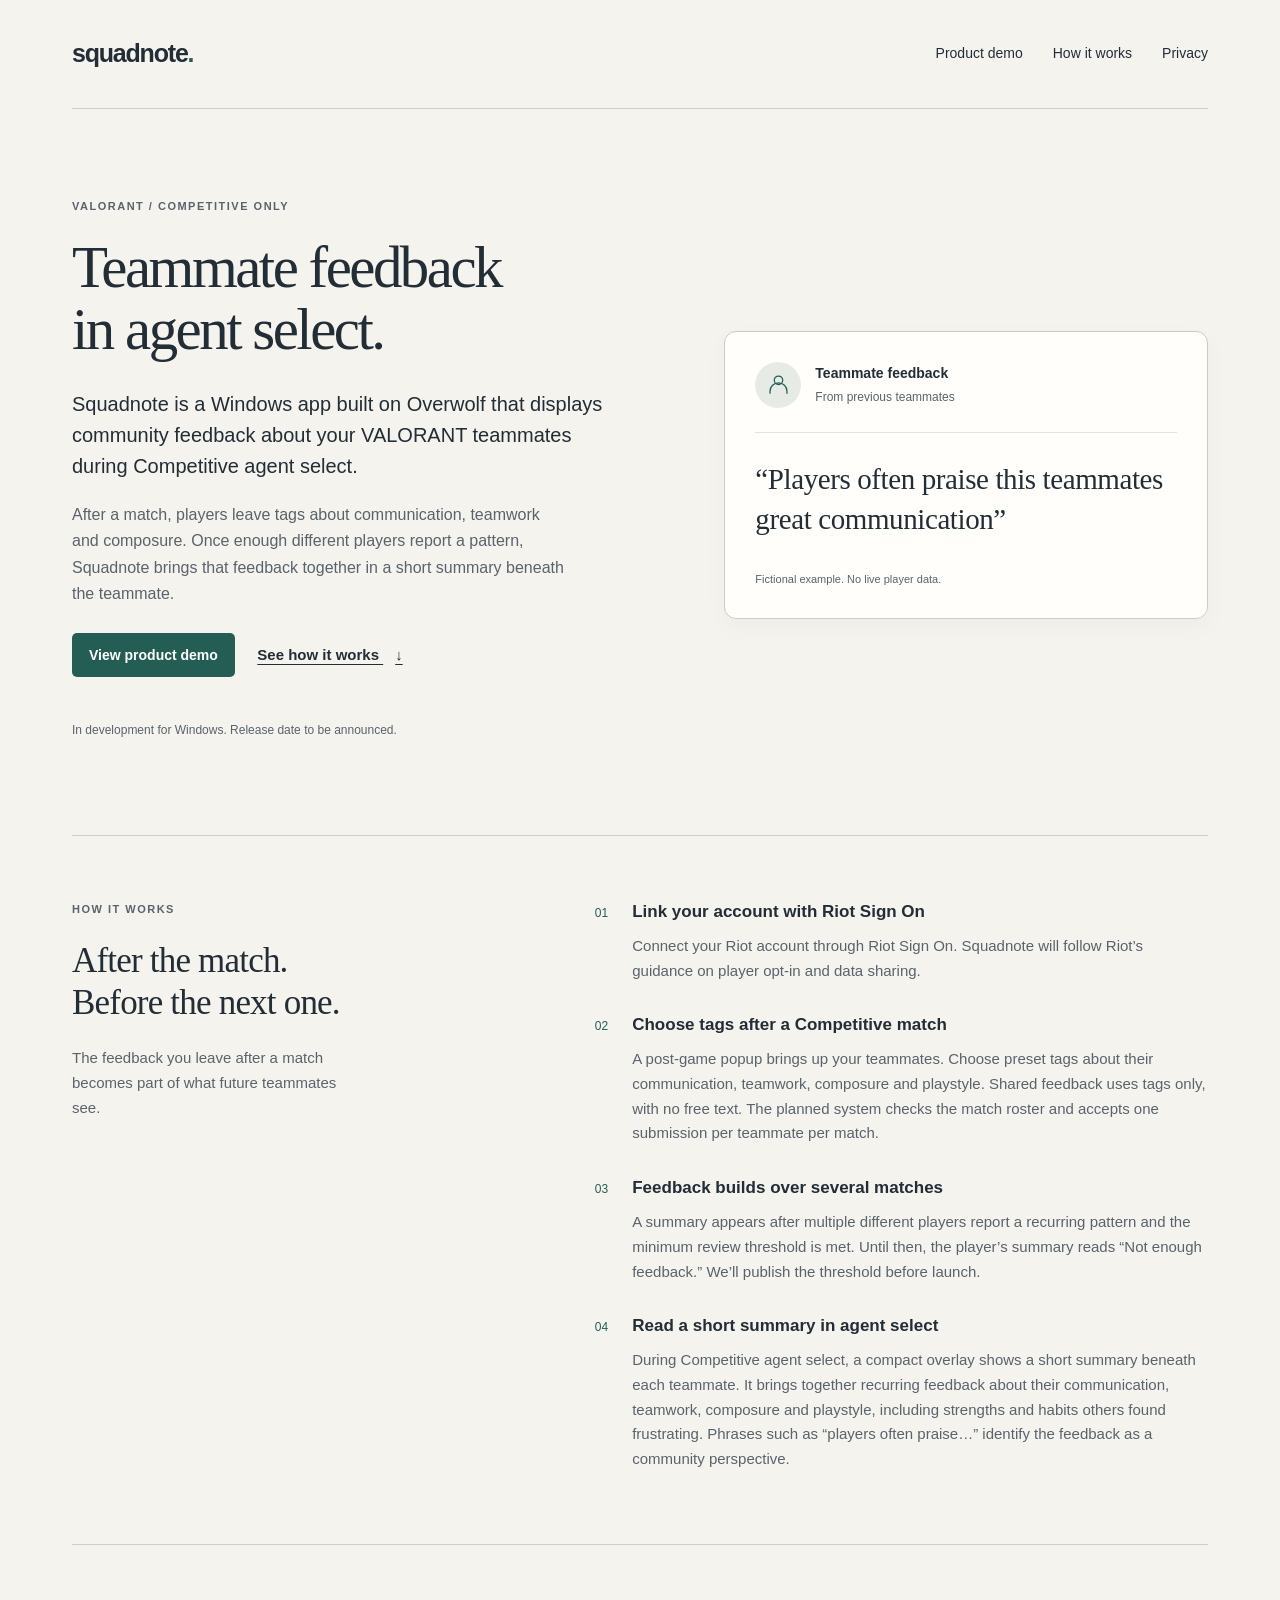
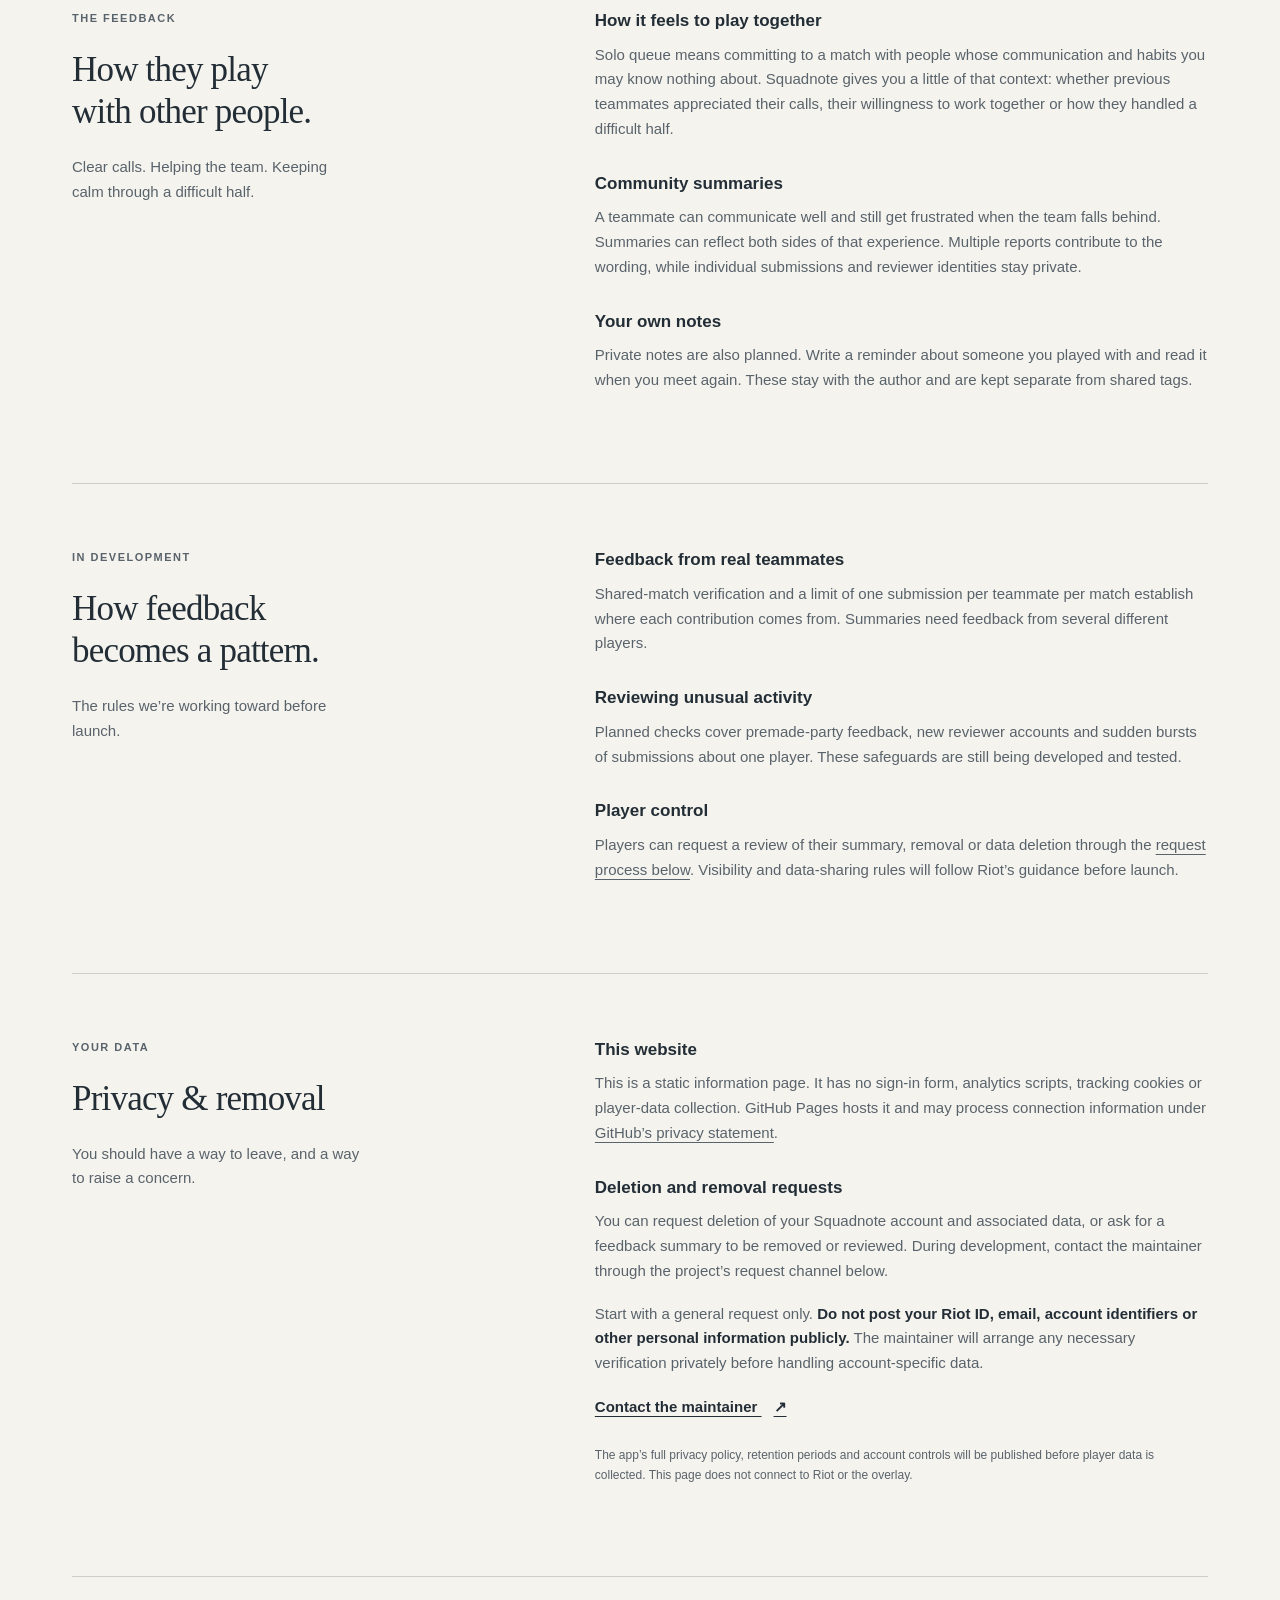
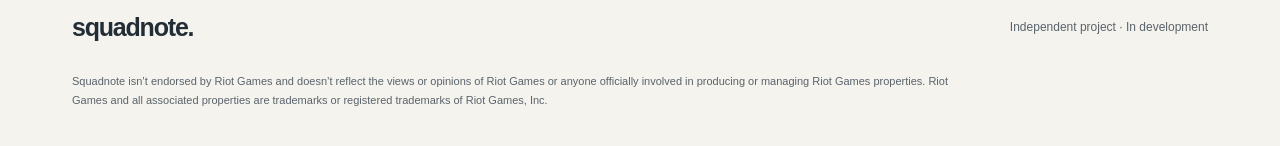
==== commit 096c3cd5: "Add public five-step interactive Squadnote product demo" ====
--- a/index.html
+++ b/index.html
@@ -7,13 +7,14 @@
   <meta name="theme-color" content="#f5f3ee">
   <title>Squadnote — Teammate feedback in agent select</title>
   <link rel="stylesheet" href="style.css?v=light-2">
+  <link rel="stylesheet" href="demo-link.css?v=1">
 </head>
 <body>
   <a class="skip" href="#main">Skip to content</a>
   <div class="page">
     <header>
       <a class="wordmark" href="#" aria-label="Squadnote home">squadnote<span aria-hidden="true">.</span></a>
-      <nav aria-label="Main navigation"><a href="#how-it-works">How it works</a><a href="#privacy">Privacy</a></nav>
+      <nav aria-label="Main navigation"><a href="demo.html">Product demo</a><a href="#how-it-works">How it works</a><a href="#privacy">Privacy</a></nav>
     </header>
     <main id="main">
       <section class="intro" aria-labelledby="title">
@@ -22,6 +23,7 @@
           <h1 id="title">Teammate feedback<br>in agent select.</h1>
           <p class="lead">Squadnote is a Windows app built on Overwolf that displays community feedback about your VALORANT teammates during Competitive agent select.</p>
           <p class="description">After a match, players leave tags about communication, teamwork and composure. Once enough different players report a pattern, Squadnote brings that feedback together in a short summary beneath the teammate.</p>
+          <a class="demo-cta" href="demo.html">View product demo</a>
           <a class="text-link" href="#how-it-works">See how it works <span aria-hidden="true">↓</span></a>
           <p class="availability">In development for Windows. Release date to be announced.</p>
         </div>
--- a/demo-link.css
+++ b/demo-link.css
@@ -0,0 +1 @@
+.demo-cta{display:inline-flex;align-items:center;justify-content:center;min-height:44px;padding:10px 17px;background:#245d54;color:white;border-radius:5px;text-decoration:none;font-size:14px;font-weight:700;margin:0 18px 12px 0}.demo-cta:hover{background:#19483f;color:white}header nav a{display:inline-flex;align-items:center;min-height:44px}@media(max-width:650px){header{gap:12px;flex-wrap:wrap}header nav{gap:16px;flex-wrap:wrap}}
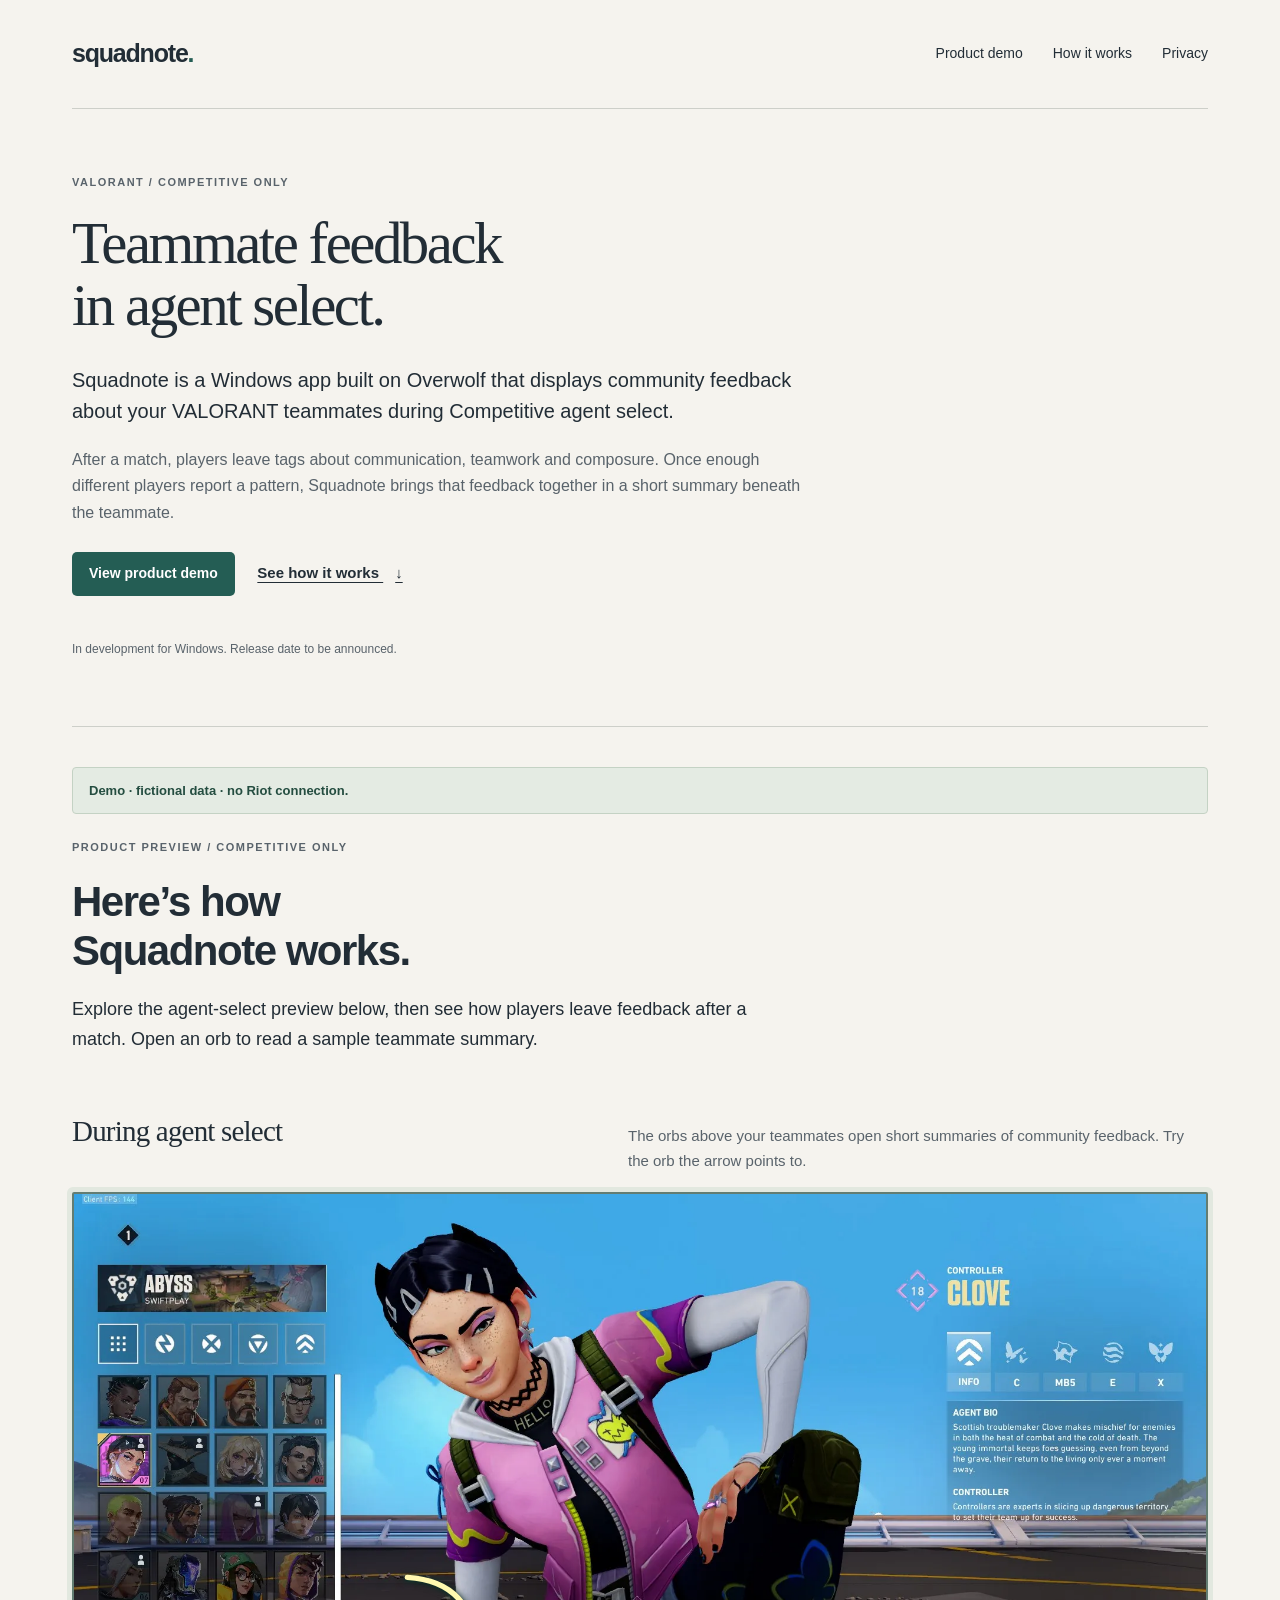
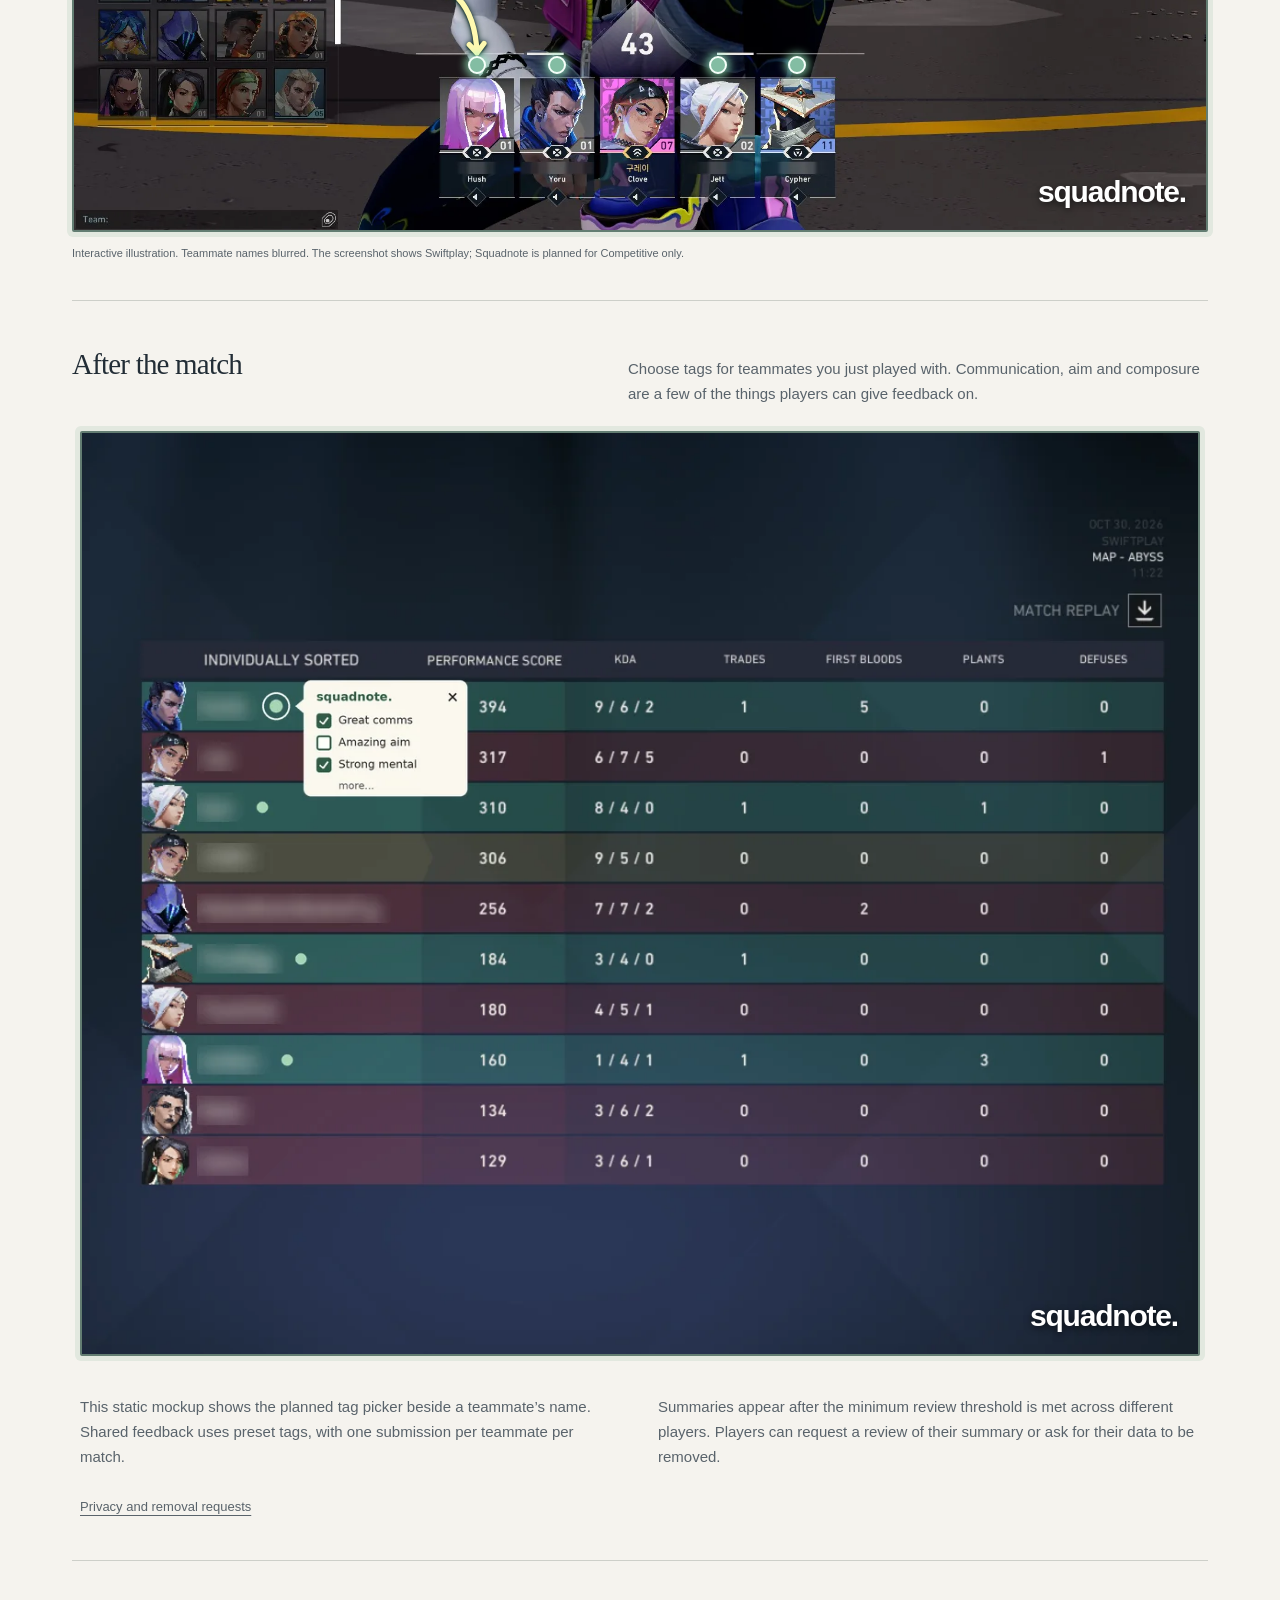
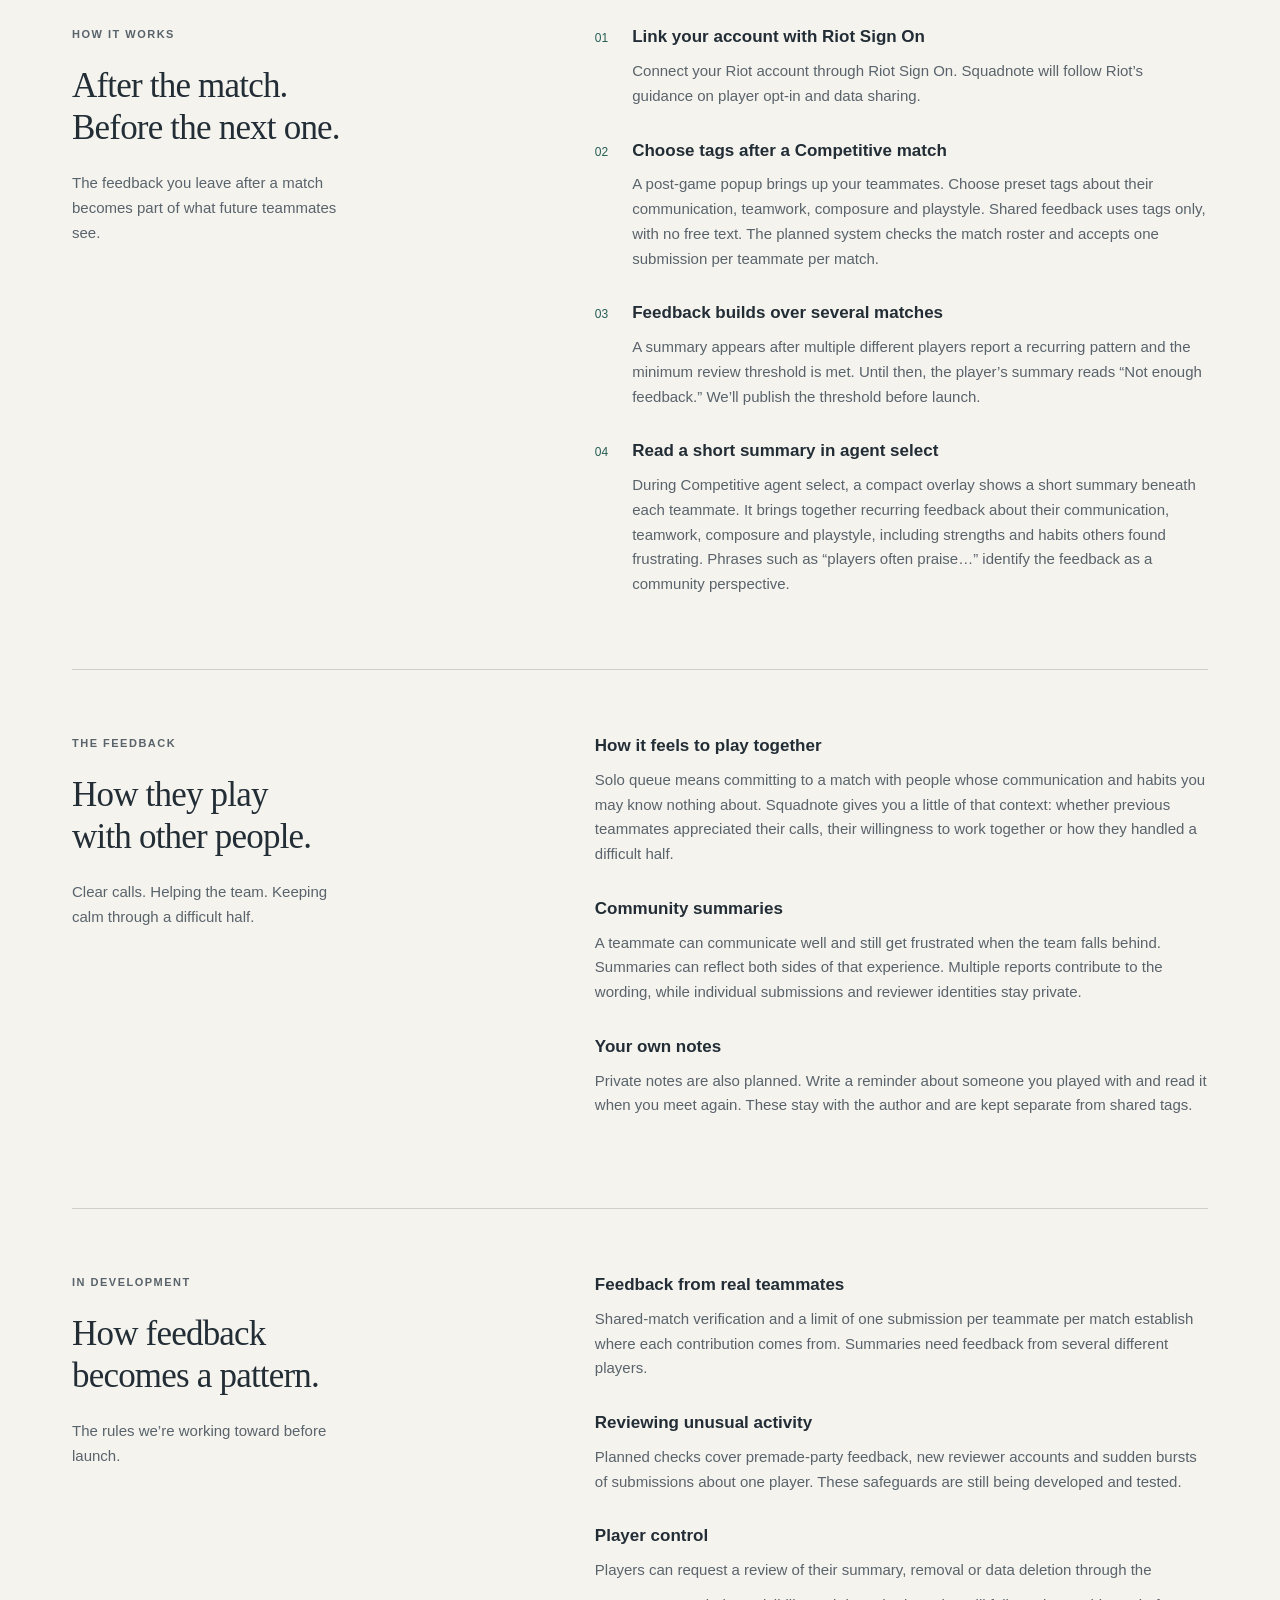
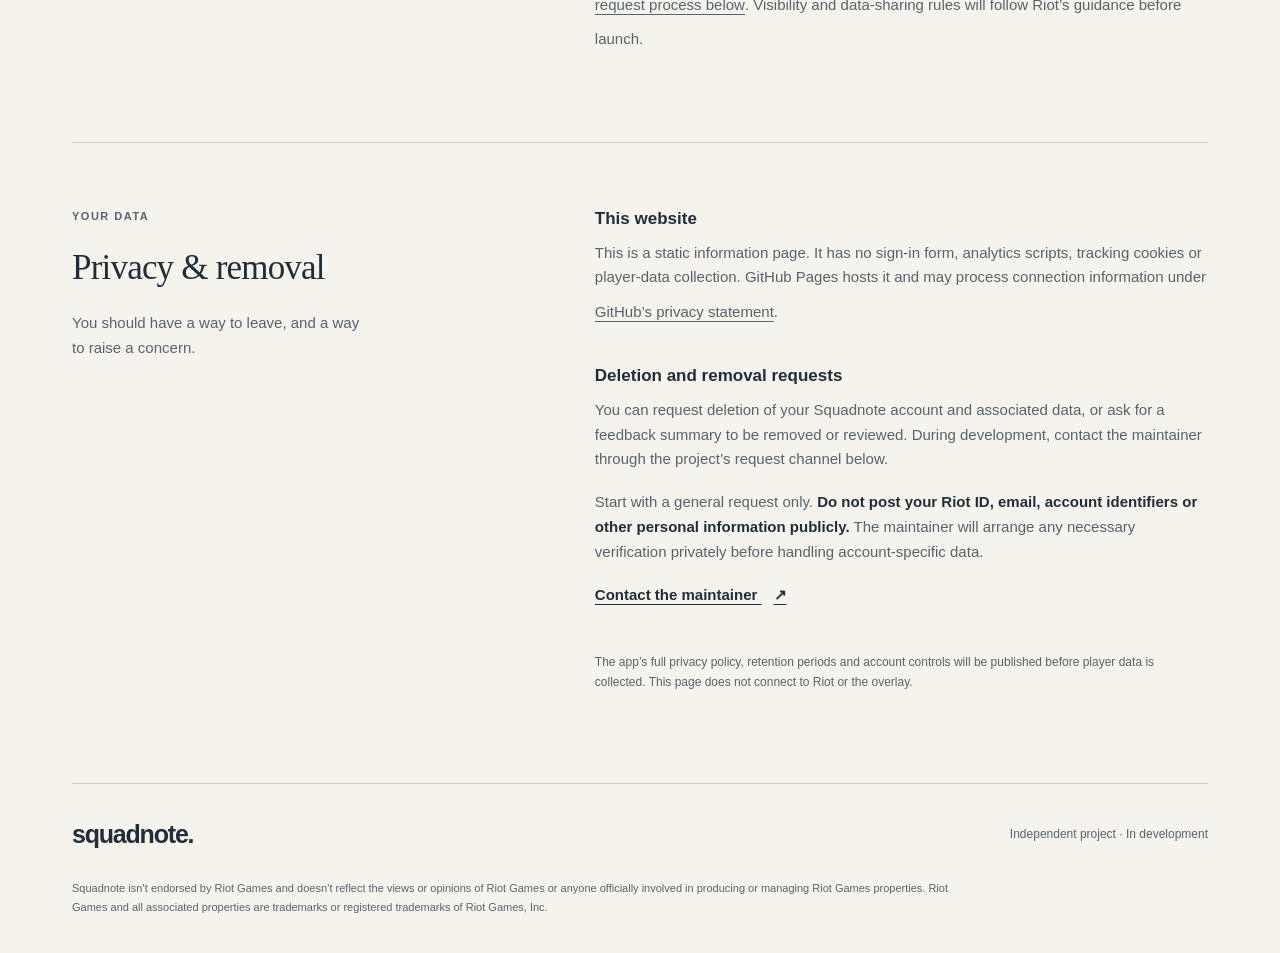
==== commit c0918917: "Embed interactive product preview as landing page second section" ====
--- a/index.html
+++ b/index.html
@@ -8,13 +8,17 @@
   <title>Squadnote — Teammate feedback in agent select</title>
   <link rel="stylesheet" href="style.css?v=light-2">
   <link rel="stylesheet" href="demo-link.css?v=1">
+  <link rel="stylesheet" href="demo.css?v=agent-only-6">
+  <link rel="stylesheet" href="showcase.css?v=8">
+  <link rel="stylesheet" href="landing-preview.css?v=1">
+  <script src="agent-only.js?v=7" defer></script>
 </head>
 <body>
   <a class="skip" href="#main">Skip to content</a>
   <div class="page">
     <header>
       <a class="wordmark" href="#" aria-label="Squadnote home">squadnote<span aria-hidden="true">.</span></a>
-      <nav aria-label="Main navigation"><a href="demo.html">Product demo</a><a href="#how-it-works">How it works</a><a href="#privacy">Privacy</a></nav>
+      <nav aria-label="Main navigation"><a href="#product-demo">Product demo</a><a href="#how-it-works">How it works</a><a href="#privacy">Privacy</a></nav>
     </header>
     <main id="main">
       <section class="intro" aria-labelledby="title">
@@ -23,15 +27,17 @@
           <h1 id="title">Teammate feedback<br>in agent select.</h1>
           <p class="lead">Squadnote is a Windows app built on Overwolf that displays community feedback about your VALORANT teammates during Competitive agent select.</p>
           <p class="description">After a match, players leave tags about communication, teamwork and composure. Once enough different players report a pattern, Squadnote brings that feedback together in a short summary beneath the teammate.</p>
-          <a class="demo-cta" href="demo.html">View product demo</a>
+          <a class="demo-cta" href="#product-demo">View product demo</a>
           <a class="text-link" href="#how-it-works">See how it works <span aria-hidden="true">↓</span></a>
           <p class="availability">In development for Windows. Release date to be announced.</p>
         </div>
-        <aside class="example" aria-labelledby="example-title">
-          <div class="example-heading"><span class="player-mark" aria-hidden="true"><svg viewBox="0 0 32 32" fill="none"><circle cx="16" cy="11" r="5"/><path d="M6 27v-3a10 10 0 0 1 20 0v3"/></svg></span><div><p class="example-name" id="example-title">Teammate feedback</p><p class="example-label">From previous teammates</p></div></div>
-          <p class="example-quote">“Players often praise this teammates great communication”</p>
-          <p class="example-caption">Fictional example. No live player data.</p>
-        </aside>
+      </section>
+      <section id="product-demo" aria-labelledby="preview-title" class="landing-preview">
+<div class="demo-banner">Demo · fictional data · no Riot connection.</div>
+<div class="preview-intro"><p class="eyebrow">PRODUCT PREVIEW / COMPETITIVE ONLY</p><h2 id="preview-title" class="preview-title">Here’s how<br>Squadnote works.</h2><p>Explore the agent-select preview below, then see how players leave feedback after a match. Open an orb to read a sample teammate summary.</p></div>
+<section aria-labelledby="select-title"><div class="view-heading"><h2 id="select-title">During agent select</h2><p>The orbs above your teammates open short summaries of community feedback. Try the orb the arrow points to.</p></div><div id="screen"></div><p class="image-note">Interactive illustration. Teammate names blurred. The screenshot shows Swiftplay; Squadnote is planned for Competitive only.</p></section>
+<section class="postgame" aria-labelledby="post-title"><div class="view-heading"><h2 id="post-title">After the match</h2><p>Choose tags for teammates you just played with. Communication, aim and composure are a few of the things players can give feedback on.</p></div><figure class="scoreboard-image"><img src="assets/scoreboard-squadnote-mockup.webp" width="1214" height="1002" alt="Squadnote post-game scoreboard mockup showing preset feedback tags beside a teammate with their name blurred."><span class="image-wordmark">squadnote.</span></figure><div class="postgame-copy"><p>This static mockup shows the planned tag picker beside a teammate’s name. Shared feedback uses preset tags, with one submission per teammate per match.</p><p>Summaries appear after the minimum review threshold is met across different players. Players can request a review of their summary or ask for their data to be removed.</p><a href="#privacy">Privacy and removal requests</a></div></section>
+
       </section>
       <section class="how section" id="how-it-works" aria-labelledby="how-title">
         <div class="section-heading"><p class="eyebrow">HOW IT WORKS</p><h2 id="how-title">After the match.<br>Before the next one.</h2><p>The feedback you leave after a match becomes part of what future teammates see.</p></div>
--- a/demo.css
+++ b/demo.css
@@ -0,0 +1,7 @@
+[hidden]{display:none!important}.demo-banner{position:sticky;top:0;z-index:10;background:#e4ebe3;border:1px solid #c4d2c4;border-radius:4px;padding:12px 16px;font-size:13px;font-weight:700;margin-top:20px;color:#244d40}.demo-heading{display:flex;justify-content:space-between;align-items:center;gap:20px;padding:32px 0 24px}.demo-heading h1{font-size:44px;margin:0}.demo-heading .eyebrow{margin-bottom:10px}button,.demo-heading a{min-height:44px;min-width:44px}button{font:inherit;font-size:14px;border:1px solid #bdc9c0;border-radius:5px;background:#fffefb;color:var(--ink);padding:10px 15px;cursor:pointer}button:hover{border-color:var(--accent);background:#edf3ec}button:focus-visible{outline:3px solid #327260;outline-offset:3px}button:disabled{cursor:default;opacity:.45}button[aria-pressed=true],#explore button[aria-current=step]{background:#dcebe0;border-color:#477b63}.primary{background:#245d54;color:white;border-color:#245d54}.primary:hover{background:#19483f;color:white}.quiet{background:transparent}.panel{background:#fffefb;border:1px solid var(--line);padding:32px;border-radius:8px}.panel h2{font-size:32px}.panel>p{max-width:720px}.connect{max-width:730px;margin:0 auto}.consent{background:#edf1ea;padding:20px;margin:24px 0}.consent p{margin:8px 0 0}.fine{font-size:12px;color:var(--muted)}.coach{border-left:3px solid var(--accent);background:#e9eee6;padding:16px 20px;margin-top:24px}.coach p{margin:5px 0 0;font-size:14px}.tutorial-controls{position:sticky;bottom:0;z-index:9;display:flex;justify-content:space-between;align-items:center;gap:14px;background:var(--paper);border-top:1px solid var(--line);padding:14px 0;margin-top:20px}.tutorial-controls span{font-size:13px;text-align:center}#next{background:#245d54;color:white;min-width:90px}#explore{display:flex;gap:8px;flex-wrap:wrap;margin-bottom:20px}.select-board{background:#233c50;color:#eef4f7;border:1px solid #415d70;padding:22px;border-radius:8px}.map-label{display:flex;align-items:baseline;gap:12px;flex-wrap:wrap}.map-label strong{font-size:23px;letter-spacing:2px}.map-label span{font-size:13px}.map-label small{margin-left:auto;color:#b3c8d4;font-size:11px}.selection-stage{display:grid;grid-template-columns:180px 1fr 180px;gap:24px;min-height:260px;margin-top:20px}.agent-grid{display:grid;grid-template-columns:repeat(3,1fr);gap:6px;align-content:start}.agent-grid button{padding:4px;min-height:48px;background:#345065;color:#edf4f7;border-color:#567185;font-size:11px}.agent-grid button span{display:block;font-size:15px;color:#b6cfc9}.agent-grid button[aria-pressed=true]{background:#61766c}.character{display:flex;align-items:center;flex-direction:column;justify-content:center;min-width:0}.character svg{height:225px;fill:#122637;stroke:#7a999f;stroke-width:2}.character span{font-size:11px;color:#bad0d8;text-align:center}.ability-panel{font-size:12px;color:#bad0d8;padding-top:16px}.ability-panel>span{font-size:9px;letter-spacing:1px}.ability-panel h3{color:white;font-size:22px;margin-top:8px}.ability-shapes{font-size:27px;letter-spacing:8px;border-bottom:1px solid #587080;padding-bottom:12px}.summary-lane{min-height:210px;display:flex;align-items:center;justify-content:center;padding:16px 0}.orb-hint{font-size:13px;color:#c3d4dc;text-align:center}.summary-card{background:#fffefb;color:#222d36;border:1px solid #bfd1c5;box-shadow:0 4px 14px #0002;border-radius:7px;width:min(100%,390px);padding:14px 18px}.summary-card>div:first-child{display:flex;align-items:center;justify-content:space-between}.summary-card .wordmark{font-family:Arial,Helvetica,sans-serif;font-size:18px;color:#245d54}.summary-card small{font-size:11px;color:#59636b}.summary-card>p{font-size:15px;line-height:1.5;margin:10px 0}.summary-card button{background:transparent}.summary-card #close-card{border:0;font-size:22px;padding:0}.based{font-size:12px;text-decoration:underline;text-underline-offset:3px;padding:6px 0;border:0}.basis{font-size:12px;border-top:1px solid #ccd6cd;padding-top:12px}.basis p{margin:6px 0}.team-row{display:grid;grid-template-columns:repeat(5,minmax(0,1fr));gap:8px}.player-slot{min-width:0;text-align:center}.orb{display:flex;align-items:center;justify-content:center;margin:0 auto 8px;padding:0;border:0;background:transparent!important;border-radius:50%;width:44px;height:44px}.orb span{display:block;width:15px;height:15px;border-radius:50%;background:#8fc7b0;border:2px solid #d8eee4}.orb.gray span{background:#7b8791;border-color:#aeb9c1}.orb[aria-expanded=true]{outline:2px solid #d5e8de;outline-offset:-3px}.slot-body{border-top:1px solid #a9bbc3;background:#1b3041;min-height:124px;padding:12px 4px}.portrait{width:42px;height:42px;display:grid;place-items:center;background:#3c5667;margin:0 auto 8px;font-size:12px;border-radius:5px}.self .portrait{background:#557166}.slot-body strong{display:block;font-size:11px;overflow-wrap:anywhere}.slot-body small{display:block;font-size:10px;color:#bdd0d9}.timer{height:44px;margin-bottom:8px;font-size:28px;line-height:44px;font-variant-numeric:tabular-nums}.board-note{text-align:center;font-size:10px;color:#b8cbd7;margin:14px 0 0}.teammate-tabs{display:flex;gap:8px;flex-wrap:wrap;margin:22px 0}.teammate-tabs small{display:block;color:#59636b;font-size:11px}.feedback fieldset{border:0;padding:0;margin:18px 0}.feedback legend{font-size:13px;font-weight:700;margin-bottom:8px}.tag-list{display:flex;gap:8px;flex-wrap:wrap}.tag-list button{font-size:13px}.confirmation{font-size:13px;color:#245d54;min-height:24px}.rule-flow{display:grid;grid-template-columns:repeat(4,1fr);gap:12px;list-style:none;padding:0;margin:28px 0}.rule-flow button{width:100%;height:100%;text-align:left;min-height:120px}.rule-flow span{display:block;font-size:12px;color:#245d54;margin-bottom:12px}.rule-detail{background:#edf1ea;padding:22px}.rule-detail p{margin:0}.profile blockquote{font-family:Georgia,serif;font-size:27px;max-width:600px;margin:24px 0}.privacy-actions{display:flex;gap:10px;flex-wrap:wrap;margin:24px 0}.api-use{padding:42px 0;border-top:1px solid var(--line);margin-top:32px}.api-use h2{font-size:28px}.api-use p,.api-use dd{font-size:14px;color:var(--muted)}.api-use dl{display:grid;grid-template-columns:190px 1fr;gap:15px 24px}.api-use dt{font-size:14px;font-weight:bold}.api-use dd{margin:0}header nav a{display:inline-flex;align-items:center;min-height:44px}
+@media(max-width:700px){.panel{padding:22px}.demo-heading{align-items:flex-start}.demo-heading h1{font-size:34px}.demo-heading .eyebrow{font-size:9px}.selection-stage{grid-template-columns:116px 1fr;gap:14px}.ability-panel{grid-column:1/-1;padding-top:0;display:grid;grid-template-columns:1fr 2fr;gap:0 18px}.ability-panel>span{grid-column:1/-1}.ability-panel p{grid-column:2;grid-row:2/4;margin:8px 0}.ability-panel h3{font-size:18px}.ability-shapes{font-size:18px;letter-spacing:4px}.character svg{height:190px}.select-board{padding:12px}.map-label small{margin-left:0;flex-basis:100%}.summary-lane{min-height:210px}.team-row{gap:3px}.slot-body{min-height:136px;padding:10px 2px}.slot-body strong{font-size:10px}.slot-body small{font-size:9px}.portrait{width:34px;height:38px}.rule-flow{grid-template-columns:1fr 1fr}.rule-flow button{min-height:110px}.api-use dl{grid-template-columns:1fr;gap:4px}.api-use dd{margin-bottom:14px}.demo-banner{font-size:11px;padding:11px 9px}.tutorial-controls{padding:12px 0}.tutorial-controls span{font-size:11px}.demo-heading button{font-size:12px}header nav{gap:12px}.coach{padding:14px}.coach p{font-size:13px}}
+footer a{display:inline-flex;align-items:center;min-height:44px}@media(max-width:700px){.selection-stage{grid-template-columns:144px minmax(0,1fr)}}
+body a{min-height:44px;min-width:44px;display:inline-flex;align-items:center}
+.screenshot-board{border:1px solid var(--line);border-radius:8px;background:#fffefb;padding:12px}.screenshot-frame{position:relative;width:100%}.screenshot-frame img{display:block;width:100%;height:auto;border-radius:4px}.shot-orb{position:absolute;transform:translate(-50%,-50%);margin:0;z-index:1;width:44px;height:44px;min-width:44px;min-height:44px;animation:none;transition:none}.shot-orb span{width:18px;height:18px;background:#83bda3;border:2px solid #f4fff9;box-shadow:0 1px 4px #0008}.screenshot-caption{font-size:12px;line-height:1.6;color:var(--muted);margin:12px 4px}.screenshot-board .summary-lane{min-height:160px;color:var(--ink);padding:8px 0}.screenshot-board .orb-hint{color:var(--muted)}.screenshot-board .summary-card{width:min(100%,430px)}.screenshot-board .summary-card>p{font-size:14px}.mobile-orb-controls{display:none}@media(max-width:650px){.screenshot-board{padding:6px}.mobile-orb-controls{display:grid;grid-template-columns:repeat(4,minmax(0,1fr));gap:5px;margin:12px 0}.mobile-orb-controls button{font-size:12px;padding:8px 3px}.shot-orb span{width:14px;height:14px}.screenshot-caption{font-size:11px}}
+/* Agent-select view: image and directly interactive orbs. */
+.screenshot-mode .page{max-width:1900px;padding:0 16px}.screenshot-mode header,.screenshot-mode .demo-heading,.screenshot-mode #explore,.screenshot-mode .coach,.screenshot-mode .api-use,.screenshot-mode footer{display:none!important}.screenshot-mode .demo-banner{margin:8px 0;font-size:11px;padding:8px 12px}.screenshot-mode .screenshot-board{border:0;padding:0;background:transparent}.screenshot-mode .screenshot-frame{width:min(100%,calc((100svh - 130px)*1919/1079));margin:0 auto}.screenshot-mode .screenshot-frame img{border-radius:3px}.screenshot-mode .tutorial-controls{margin-top:8px;padding:8px 0}.screenshot-mode #summary-lane{padding:0;min-height:0}.screenshot-mode .summary-card{position:fixed;z-index:12;width:min(290px,calc(100vw - 16px));padding:10px 14px;box-shadow:0 8px 24px #0004}.screenshot-mode .summary-card>p{font-size:12px;line-height:1.5;margin:6px 0 4px}.screenshot-mode .summary-card .wordmark{font-size:16px}.screenshot-mode .summary-card #close-card{min-height:30px;min-width:30px}.hover-prompt{position:absolute;top:12px;left:12px;background:#16382cdd;color:white;border:1px solid #acd7bf;padding:7px 11px;border-radius:4px;font-size:12px;pointer-events:none}.shot-orb span{animation:orb-glow 2s ease-in-out infinite;box-shadow:0 0 8px 3px #9ff6c8b0;width:18px;height:18px}.shot-orb:hover span{background:#c8ffdf}@keyframes orb-glow{0%,100%{box-shadow:0 0 6px 2px #9ff6c880}50%{box-shadow:0 0 13px 5px #9ff6c8cc}}@media(prefers-reduced-motion:reduce){.shot-orb span{animation:none}}@media(max-width:650px){.screenshot-mode .page{padding:0 4px}.hover-prompt{font-size:10px;top:6px;left:6px;padding:4px 7px}.shot-orb span{width:16px;height:16px}.screenshot-mode .screenshot-frame{width:100%}}
--- a/showcase.css
+++ b/showcase.css
@@ -0,0 +1,4 @@
+.page{max-width:1540px;padding:0 32px}header{padding:20px 0}.preview-intro{padding:40px 0 28px;max-width:820px}.preview-intro h1{font-size:48px;margin-bottom:20px}.preview-intro>p:last-child{font-size:18px;line-height:1.65;max-width:700px}.view-heading{display:flex;justify-content:space-between;align-items:baseline;gap:36px;margin:14px 0 18px}.view-heading h2{font-size:29px;margin:0;flex-shrink:0}.view-heading p{max-width:580px;color:var(--muted);font-size:15px;margin:0}.screenshot-board{border:0;background:transparent;padding:0}.screenshot-frame{width:100%;position:relative}.screenshot-frame img{width:100%;height:auto;display:block;border-radius:5px}.screenshot-frame #summary-lane{padding:0;min-height:0}.summary-card{position:fixed;z-index:12;width:min(290px,calc(100vw - 16px));padding:10px 14px}.summary-card>p{font-size:13px;margin:6px 0 4px}.summary-card .wordmark{font-size:17px}.orb-arrow{position:absolute;inset:0;width:100%;height:100%;pointer-events:none;filter:drop-shadow(0 1px 3px #0009)}.orb-arrow path{stroke:#f1fff7;stroke-width:4;fill:none;stroke-linecap:round;stroke-linejoin:round}.has-summary .orb-arrow{visibility:hidden}.image-wordmark{position:absolute;bottom:14px;right:20px;font-family:Arial,Helvetica,sans-serif;font-weight:700;font-size:30px;letter-spacing:-1.2px;color:white;text-shadow:0 2px 7px #0009;pointer-events:none}.image-note{font-size:11px;color:var(--muted);margin:12px 0 0}.postgame{border-top:1px solid var(--line);margin-top:38px;padding:32px 0}.scoreboard-image{position:relative;max-width:1120px;margin:24px auto}.scoreboard-image img{display:block;width:100%;height:auto;border-radius:5px}.postgame-copy{display:grid;grid-template-columns:1fr 1fr;gap:0 36px;max-width:1120px;margin:auto;color:var(--muted);font-size:15px}.postgame-copy a{font-size:13px;justify-self:start;min-height:44px}.demo-banner{position:static;margin-top:16px}.shot-orb span{animation:orb-glow 2s ease-in-out infinite}@media(max-width:700px){.page{padding:0 16px}.preview-intro{padding:28px 0 18px}.preview-intro h1{font-size:37px}.preview-intro>p:last-child{font-size:16px}.view-heading{display:block}.view-heading h2{font-size:27px;margin-bottom:10px}.view-heading p{font-size:14px}.image-wordmark{font-size:20px;bottom:8px;right:10px}.postgame-copy{display:block}.orb-arrow path{stroke-width:6}.postgame{margin-top:26px;padding-top:26px}.shot-orb span{width:14px;height:14px}}@media(prefers-reduced-motion:reduce){.shot-orb span{animation:none}}
+.screenshot-board .summary-card{width:min(290px,calc(100vw - 16px))}
+
+.preview-intro h1{font-family:Arial,Helvetica,sans-serif;font-weight:700;letter-spacing:-1.8px;line-height:1.12}.screenshot-frame,.scoreboard-image{border:2px solid #637d72;border-radius:2px;box-shadow:0 0 0 5px #e2e8df}.screenshot-frame img,.scoreboard-image img{border-radius:0}.orb-arrow path{stroke:#fff9b0;stroke-width:9;filter:drop-shadow(0 2px 2px #102d26)}.orb-arrow{filter:drop-shadow(0 0 3px #102d26)}@media(max-width:700px){.preview-intro h1{letter-spacing:-1.2px}.orb-arrow path{stroke-width:12}}
--- a/landing-preview.css
+++ b/landing-preview.css
@@ -0,0 +1 @@
+.page{max-width:1248px;padding:0 56px}header{padding:32px 0}.intro{display:block;padding:64px 0 54px}.intro-copy{max-width:850px}.intro .lead,.intro .description{max-width:740px}.landing-preview{border-top:1px solid var(--line);padding:24px 0 16px}.preview-title{font-family:Arial,Helvetica,sans-serif;font-weight:700;font-size:42px;letter-spacing:-1.5px;line-height:1.15;margin-bottom:20px}.landing-preview .preview-intro{padding-top:24px}.landing-preview .postgame{margin-bottom:0;padding-bottom:16px}#product-demo{scroll-margin-top:20px}@media(max-width:900px){.page{padding:0 32px}}@media(max-width:650px){.page{padding:0 22px}header{padding:22px 0}.intro{padding:42px 0}.preview-title{font-size:34px}.landing-preview{padding-top:16px}.preview-intro>p:last-child{font-size:16px}}
